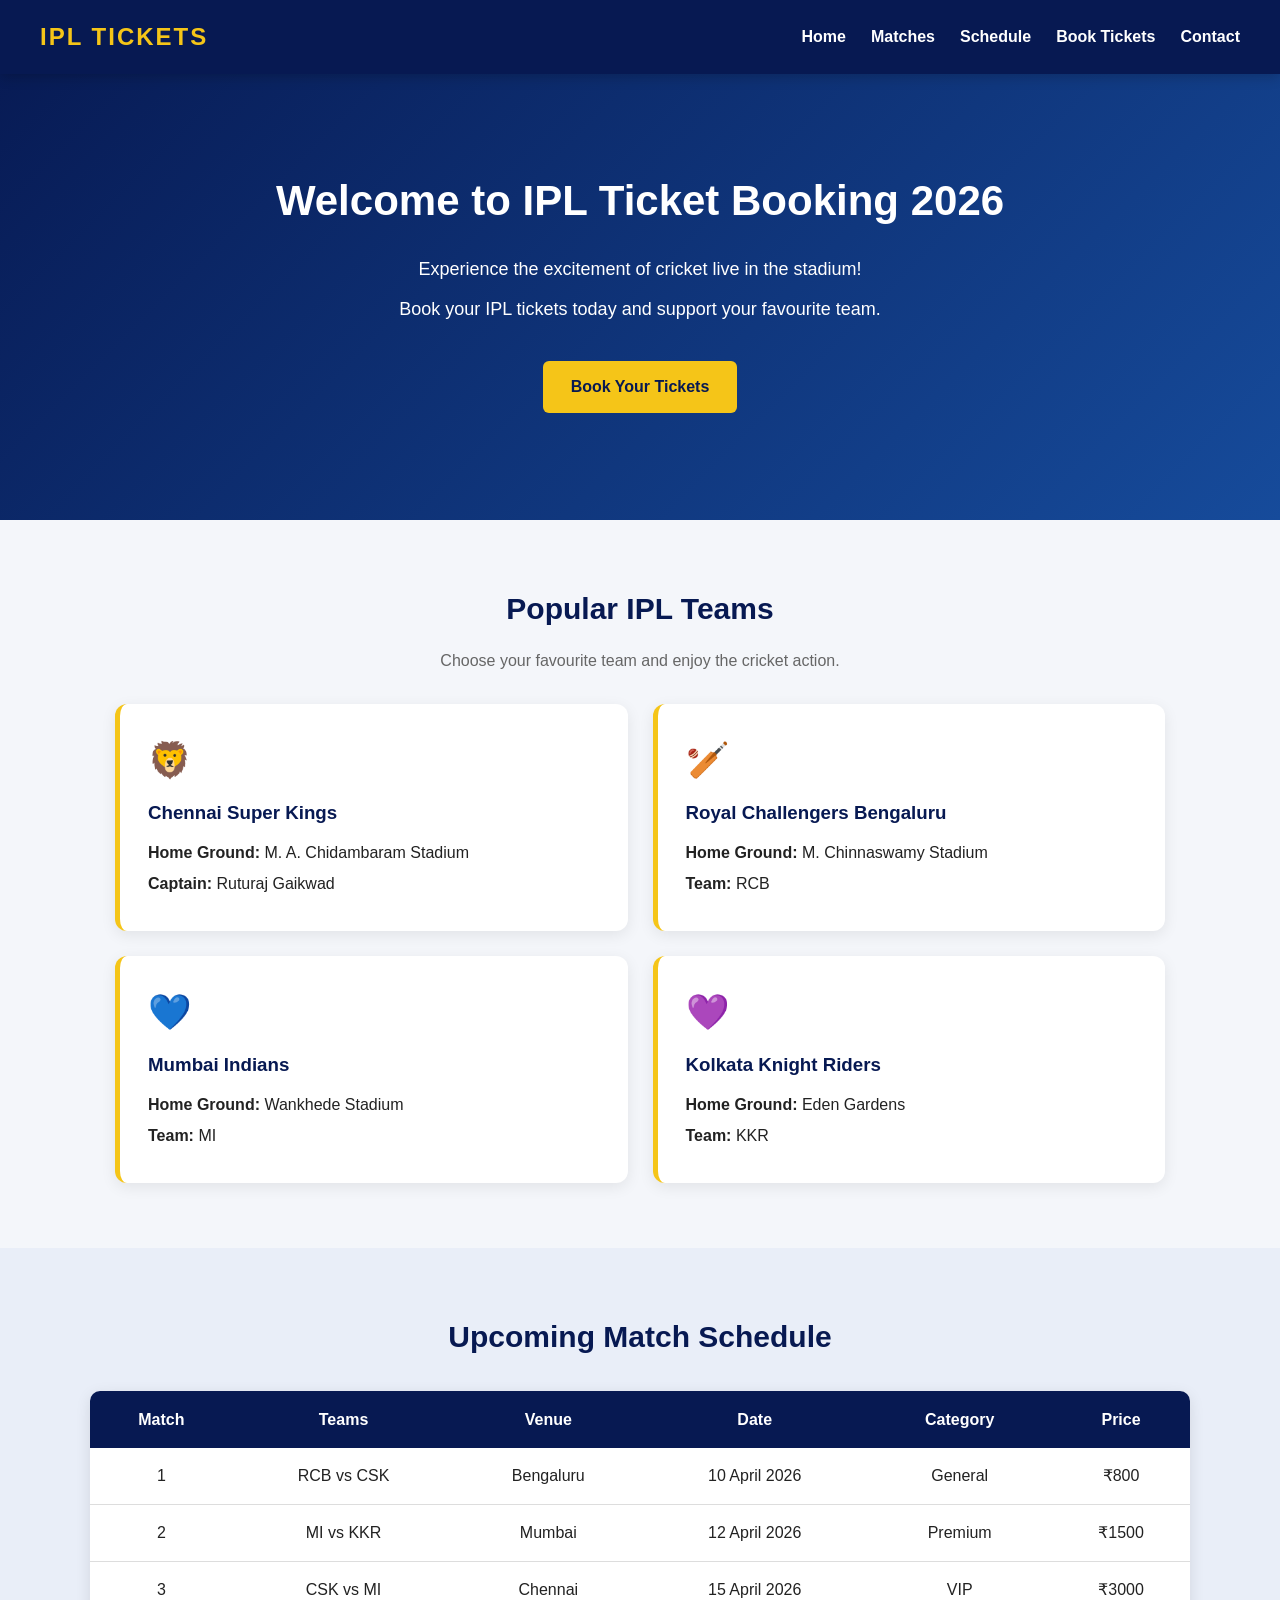
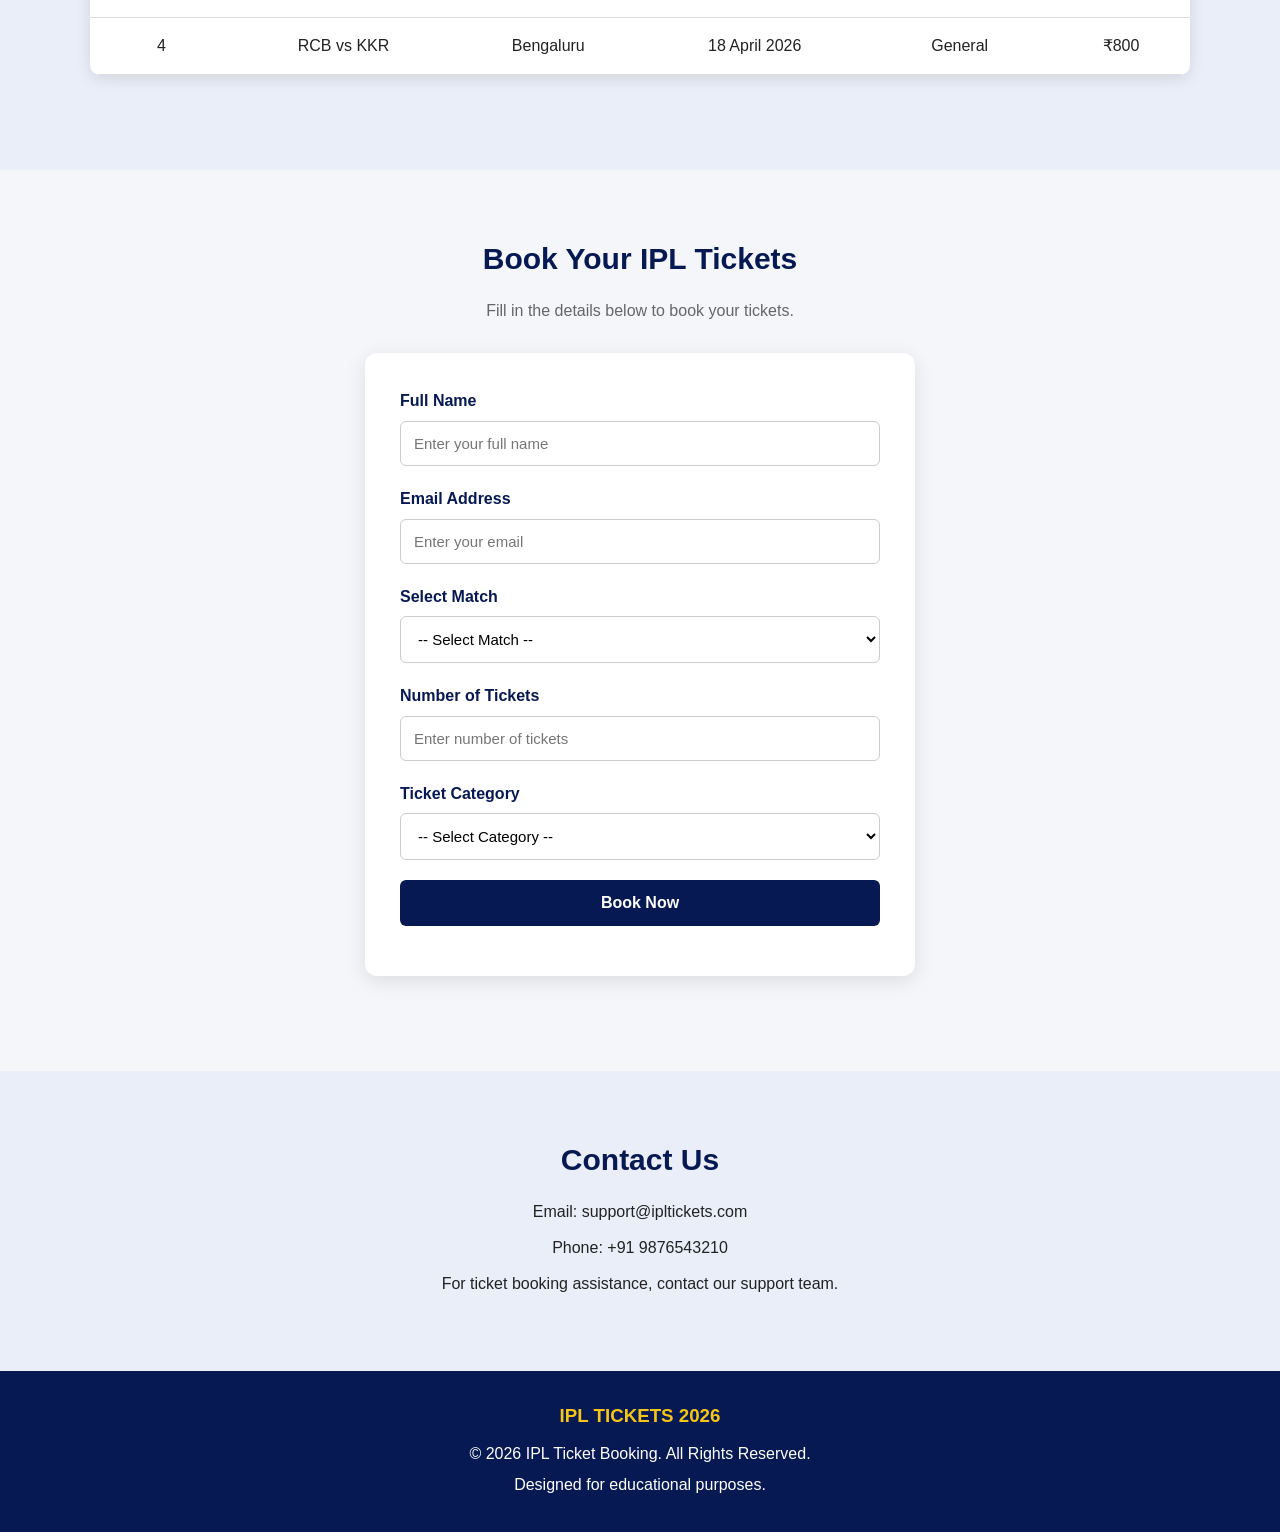
==== index.html @ bbcc779c "Completed Activity 2 CSS Styling" ====
<!DOCTYPE html>
<html lang="en">
<head>
    <meta charset="UTF-8">
    <meta name="viewport" content="width=device-width, initial-scale=1.0">
    <title>IPL Ticket Booking 2026</title>
    <link rel="stylesheet" href="styles.css">
</head>

<body>

    <!-- Navigation Bar -->
    <nav>
        <h2>IPL TICKETS</h2>

        <div class="nav-links">
            <a href="#home">Home</a>
            <a href="#matches">Matches</a>
            <a href="#schedule">Schedule</a>
            <a href="#booking">Book Tickets</a>
            <a href="#contact">Contact</a>
        </div>
    </nav>

    <!-- Hero Section -->
    <section class="hero" id="home">
        <div class="hero-content">
            <h1>Welcome to IPL Ticket Booking 2026</h1>
            <p>Experience the excitement of cricket live in the stadium!</p>
            <p>Book your IPL tickets today and support your favourite team.</p>
            <a href="#booking" class="btn">Book Your Tickets</a>
        </div>
    </section>

    <!-- Teams Section -->
    <section id="matches">
        <h2>Popular IPL Teams</h2>
        <p class="section-description">Choose your favourite team and enjoy the cricket action.</p>

        <div class="team-container">

            <div class="card">
                <div class="team-icon">🦁</div>
                <h3>Chennai Super Kings</h3>
                <p><strong>Home Ground:</strong> M. A. Chidambaram Stadium</p>
                <p><strong>Captain:</strong> Ruturaj Gaikwad</p>
            </div>

            <div class="card">
                <div class="team-icon">🏏</div>
                <h3>Royal Challengers Bengaluru</h3>
                <p><strong>Home Ground:</strong> M. Chinnaswamy Stadium</p>
                <p><strong>Team:</strong> RCB</p>
            </div>

            <div class="card">
                <div class="team-icon">💙</div>
                <h3>Mumbai Indians</h3>
                <p><strong>Home Ground:</strong> Wankhede Stadium</p>
                <p><strong>Team:</strong> MI</p>
            </div>

            <div class="card">
                <div class="team-icon">💜</div>
                <h3>Kolkata Knight Riders</h3>
                <p><strong>Home Ground:</strong> Eden Gardens</p>
                <p><strong>Team:</strong> KKR</p>
            </div>

        </div>
    </section>

    <!-- Match Schedule -->
    <section id="schedule" class="schedule-section">
        <h2>Upcoming Match Schedule</h2>

        <div class="table-wrapper">
            <table>
                <thead>
                    <tr>
                        <th>Match</th>
                        <th>Teams</th>
                        <th>Venue</th>
                        <th>Date</th>
                        <th>Category</th>
                        <th>Price</th>
                    </tr>
                </thead>

                <tbody>
                    <tr>
                        <td>1</td>
                        <td>RCB vs CSK</td>
                        <td>Bengaluru</td>
                        <td>10 April 2026</td>
                        <td>General</td>
                        <td>₹800</td>
                    </tr>

                    <tr>
                        <td>2</td>
                        <td>MI vs KKR</td>
                        <td>Mumbai</td>
                        <td>12 April 2026</td>
                        <td>Premium</td>
                        <td>₹1500</td>
                    </tr>

                    <tr>
                        <td>3</td>
                        <td>CSK vs MI</td>
                        <td>Chennai</td>
                        <td>15 April 2026</td>
                        <td>VIP</td>
                        <td>₹3000</td>
                    </tr>

                    <tr>
                        <td>4</td>
                        <td>RCB vs KKR</td>
                        <td>Bengaluru</td>
                        <td>18 April 2026</td>
                        <td>General</td>
                        <td>₹800</td>
                    </tr>
                </tbody>
            </table>
        </div>
    </section>

    <!-- Booking Section -->
    <section id="booking">
        <h2>Book Your IPL Tickets</h2>
        <p class="section-description">Fill in the details below to book your tickets.</p>

        <form id="bookingForm">

            <label for="name">Full Name</label>
            <input type="text" id="name" name="name"
                   placeholder="Enter your full name" required>

            <label for="email">Email Address</label>
            <input type="email" id="email" name="email"
                   placeholder="Enter your email" required>

            <label for="match">Select Match</label>
            <select id="match" name="match" required>
                <option value="">-- Select Match --</option>
                <option value="RCB vs CSK">RCB vs CSK</option>
                <option value="MI vs KKR">MI vs KKR</option>
                <option value="CSK vs MI">CSK vs MI</option>
                <option value="RCB vs KKR">RCB vs KKR</option>
            </select>

            <label for="tickets">Number of Tickets</label>
            <input type="number" id="tickets" name="tickets"
                   min="1" max="10" placeholder="Enter number of tickets" required>

            <label for="category">Ticket Category</label>
            <select id="category" name="category" required>
                <option value="">-- Select Category --</option>
                <option value="General">General</option>
                <option value="Premium">Premium</option>
                <option value="VIP">VIP</option>
            </select>

            <button type="submit">Book Now</button>

            <p id="message" aria-live="polite"></p>

        </form>
    </section>

    <!-- Contact Section -->
    <section id="contact" class="contact-section">
        <h2>Contact Us</h2>
        <p>Email: support@ipltickets.com</p>
        <p>Phone: +91 9876543210</p>
        <p>For ticket booking assistance, contact our support team.</p>
    </section>

    <!-- Footer -->
    <footer>
        <h3>IPL TICKETS 2026</h3>
        <p>&copy; 2026 IPL Ticket Booking. All Rights Reserved.</p>
        <p>Designed for educational purposes.</p>
    </footer>

    <script src="app.js"></script>

</body>
</html>
---- styles.css ----
/* CSS VARIABLES */
:root {
    --primary: #071952;
    --secondary: #164b9b;
    --accent: #f5c518;
    --background: #f4f6fa;
    --text: #222222;
    --white: #ffffff;
}

/* GENERAL STYLING */
* {
    margin: 0;
    padding: 0;
    box-sizing: border-box;
}

html {
    scroll-behavior: smooth;
    scroll-padding-top: 85px;
}

body {
    font-family: Arial, sans-serif;
    background-color: var(--background);
    color: var(--text);
    line-height: 1.6;
}

/* NAVIGATION BAR */
nav {
    background-color: var(--primary);
    color: var(--white);
    padding: 18px 40px;
    display: flex;
    justify-content: space-between;
    align-items: center;
    position: fixed;
    top: 0;
    left: 0;
    width: 100%;
    z-index: 1000;
    box-shadow: 0 3px 12px rgba(0,0,0,0.2);
}

nav h2 {
    color: var(--accent);
    letter-spacing: 2px;
}

.nav-links {
    display: flex;
    gap: 25px;
}

.nav-links a {
    color: var(--white);
    text-decoration: none;
    font-weight: bold;
    transition: 0.3s;
}

.nav-links a:hover {
    color: var(--accent);
}

/* HERO SECTION */
.hero {
    min-height: 520px;
    background: linear-gradient(135deg, #071952, #164b9b);
    color: var(--white);
    display: flex;
    align-items: center;
    justify-content: center;
    text-align: center;
    padding: 140px 20px 80px;
}

.hero-content {
    max-width: 850px;
}

.hero h1 {
    font-size: 42px;
    margin-bottom: 20px;
}

.hero p {
    font-size: 18px;
    margin-bottom: 12px;
}

.btn {
    display: inline-block;
    background-color: var(--accent);
    color: var(--primary);
    padding: 13px 28px;
    margin-top: 25px;
    border-radius: 6px;
    text-decoration: none;
    font-weight: bold;
    transition: 0.3s;
}

.btn:hover {
    background-color: #e0aa00;
    transform: translateY(-3px);
}

/* COMMON SECTIONS */
section {
    padding: 65px 40px;
}

section h2 {
    color: var(--primary);
    font-size: 30px;
    text-align: center;
    margin-bottom: 15px;
}

.section-description {
    text-align: center;
    color: #666666;
    margin-bottom: 30px;
}

/* TEAM CARDS */
.team-container {
    display: grid;
    grid-template-columns: repeat(2, 1fr);
    gap: 25px;
    max-width: 1050px;
    margin: 30px auto 0;
}

.card {
    background-color: var(--white);
    padding: 28px;
    border-radius: 12px;
    border-left: 5px solid var(--accent);
    box-shadow: 0 4px 15px rgba(0,0,0,0.08);
    transition: 0.3s;
}

.card:hover {
    transform: translateY(-6px);
    box-shadow: 0 8px 20px rgba(0,0,0,0.15);
}

.team-icon {
    font-size: 35px;
    margin-bottom: 10px;
}

.card h3 {
    color: var(--primary);
    margin-bottom: 12px;
}

.card p {
    margin: 6px 0;
}

/* MATCH SCHEDULE */
.schedule-section {
    background-color: #e9eef8;
}

.table-wrapper {
    max-width: 1100px;
    margin: 30px auto;
    overflow-x: auto;
    border-radius: 10px;
    box-shadow: 0 4px 15px rgba(0,0,0,0.1);
}

table {
    width: 100%;
    border-collapse: collapse;
    background-color: var(--white);
}

th {
    background-color: var(--primary);
    color: var(--white);
    padding: 16px;
    text-align: center;
}

td {
    padding: 15px;
    text-align: center;
    border-bottom: 1px solid #dddddd;
}

tbody tr:hover {
    background-color: #fff8dc;
}

/* BOOKING FORM */
#booking {
    background-color: var(--background);
}

form {
    background-color: var(--white);
    max-width: 550px;
    margin: 30px auto;
    padding: 35px;
    border-radius: 12px;
    box-shadow: 0 5px 20px rgba(0,0,0,0.1);
}

label {
    display: block;
    color: var(--primary);
    font-weight: bold;
    margin-bottom: 7px;
}

input,
select {
    width: 100%;
    padding: 13px;
    margin-bottom: 20px;
    border: 1px solid #cccccc;
    border-radius: 6px;
    font-size: 15px;
    background-color: #ffffff;
}

input:focus,
select:focus {
    outline: 2px solid var(--accent);
    border-color: var(--primary);
}

form button {
    width: 100%;
    padding: 14px;
    background-color: var(--primary);
    color: var(--white);
    border: none;
    border-radius: 6px;
    font-size: 16px;
    font-weight: bold;
    cursor: pointer;
    transition: 0.3s;
}

form button:hover {
    background-color: var(--secondary);
    color: var(--accent);
}

/* BOOKING MESSAGE */
#message {
    margin-top: 15px;
    text-align: center;
    font-weight: bold;
    color: #16803c;
}

/* CONTACT SECTION */
.contact-section {
    background-color: #e9eef8;
    text-align: center;
}

.contact-section p {
    margin: 10px 0;
}

/* FOOTER */
footer {
    background-color: var(--primary);
    color: var(--white);
    text-align: center;
    padding: 30px 15px;
}

footer h3 {
    color: var(--accent);
    margin-bottom: 10px;
}

footer p {
    margin: 5px 0;
}

/* RESPONSIVE DESIGN */
@media (max-width: 768px) {

    nav {
        flex-direction: column;
        gap: 12px;
        padding: 15px;
    }

    .nav-links {
        flex-wrap: wrap;
        justify-content: center;
        gap: 12px;
    }

    .hero h1 {
        font-size: 30px;
    }

    .team-container {
        grid-template-columns: 1fr;
    }

    section {
        padding: 45px 15px;
    }

    form {
        padding: 22px;
    }

    table {
        min-width: 650px;
    }
}

@media (max-width: 400px) {
    .hero h1 {
        font-size: 25px;
    }

    nav h2 {
        font-size: 20px;
    }

    .nav-links {
        gap: 9px;
        font-size: 13px;
    }
}
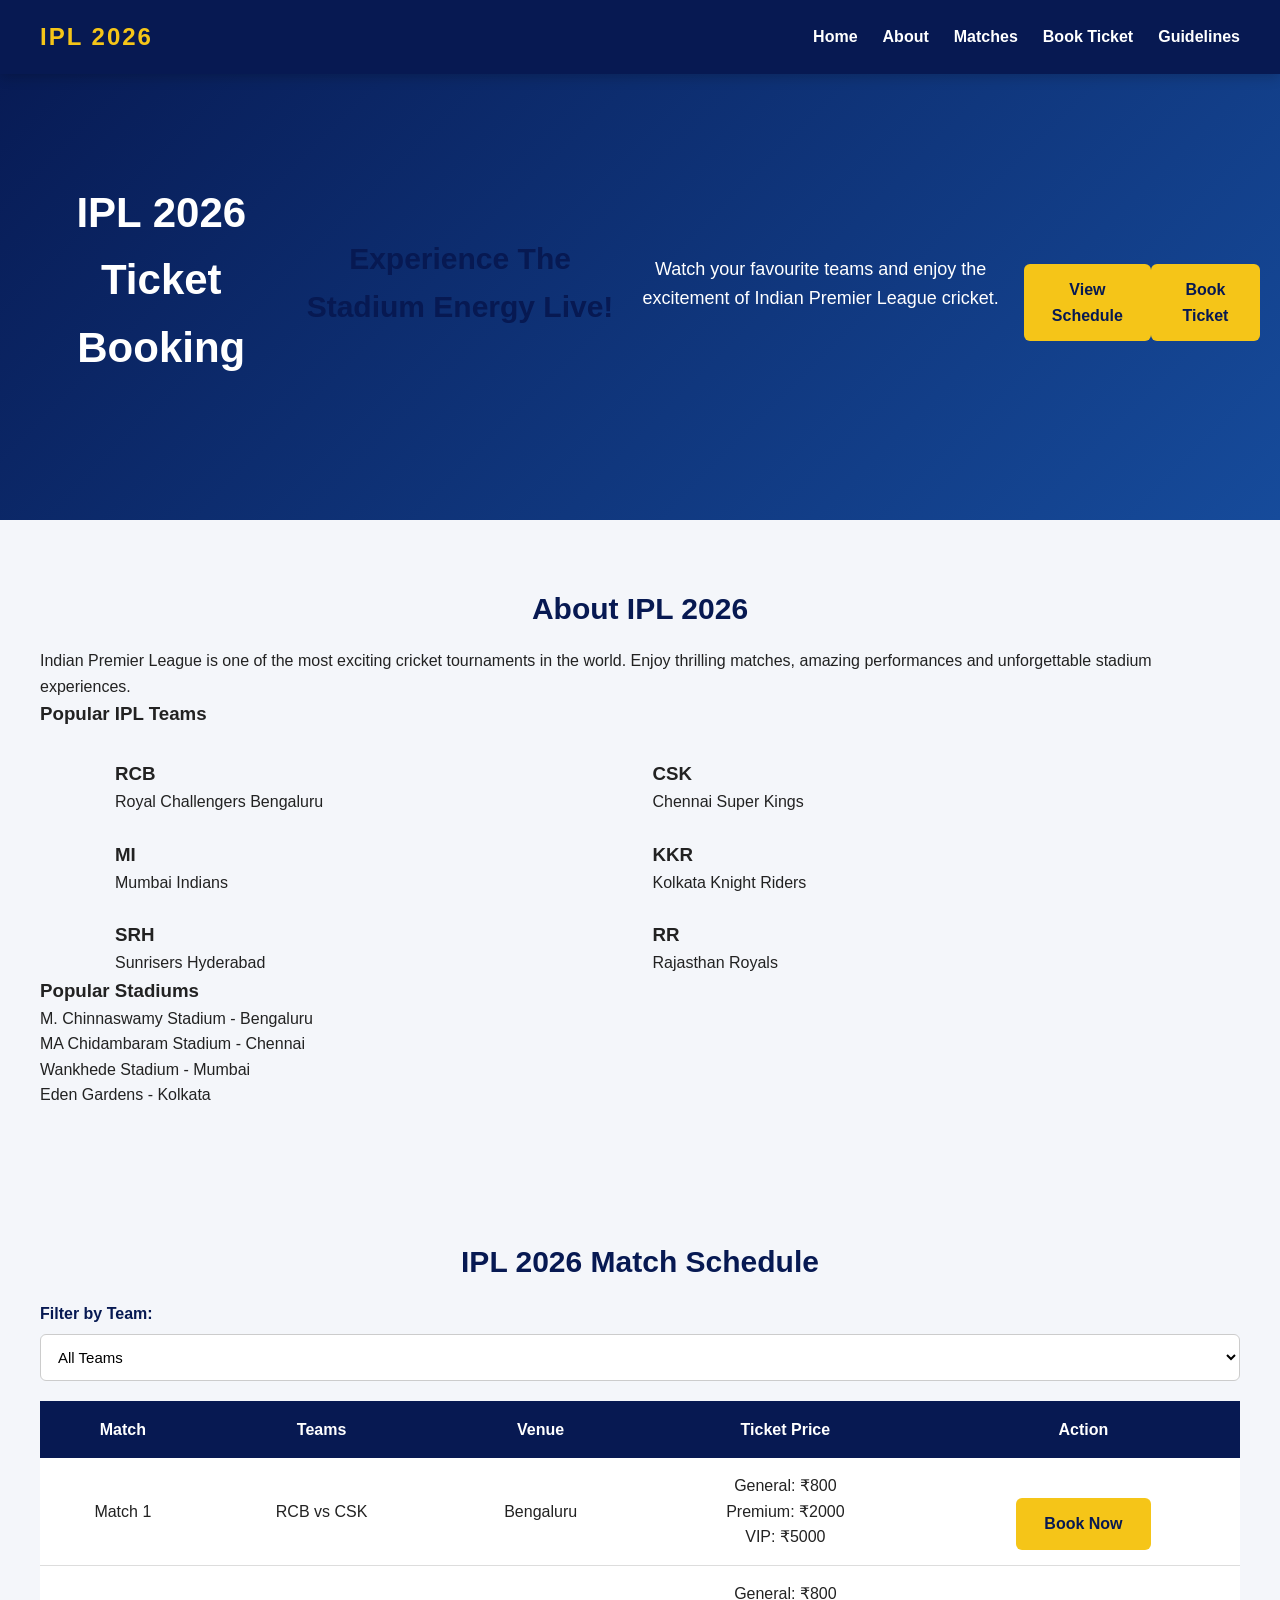
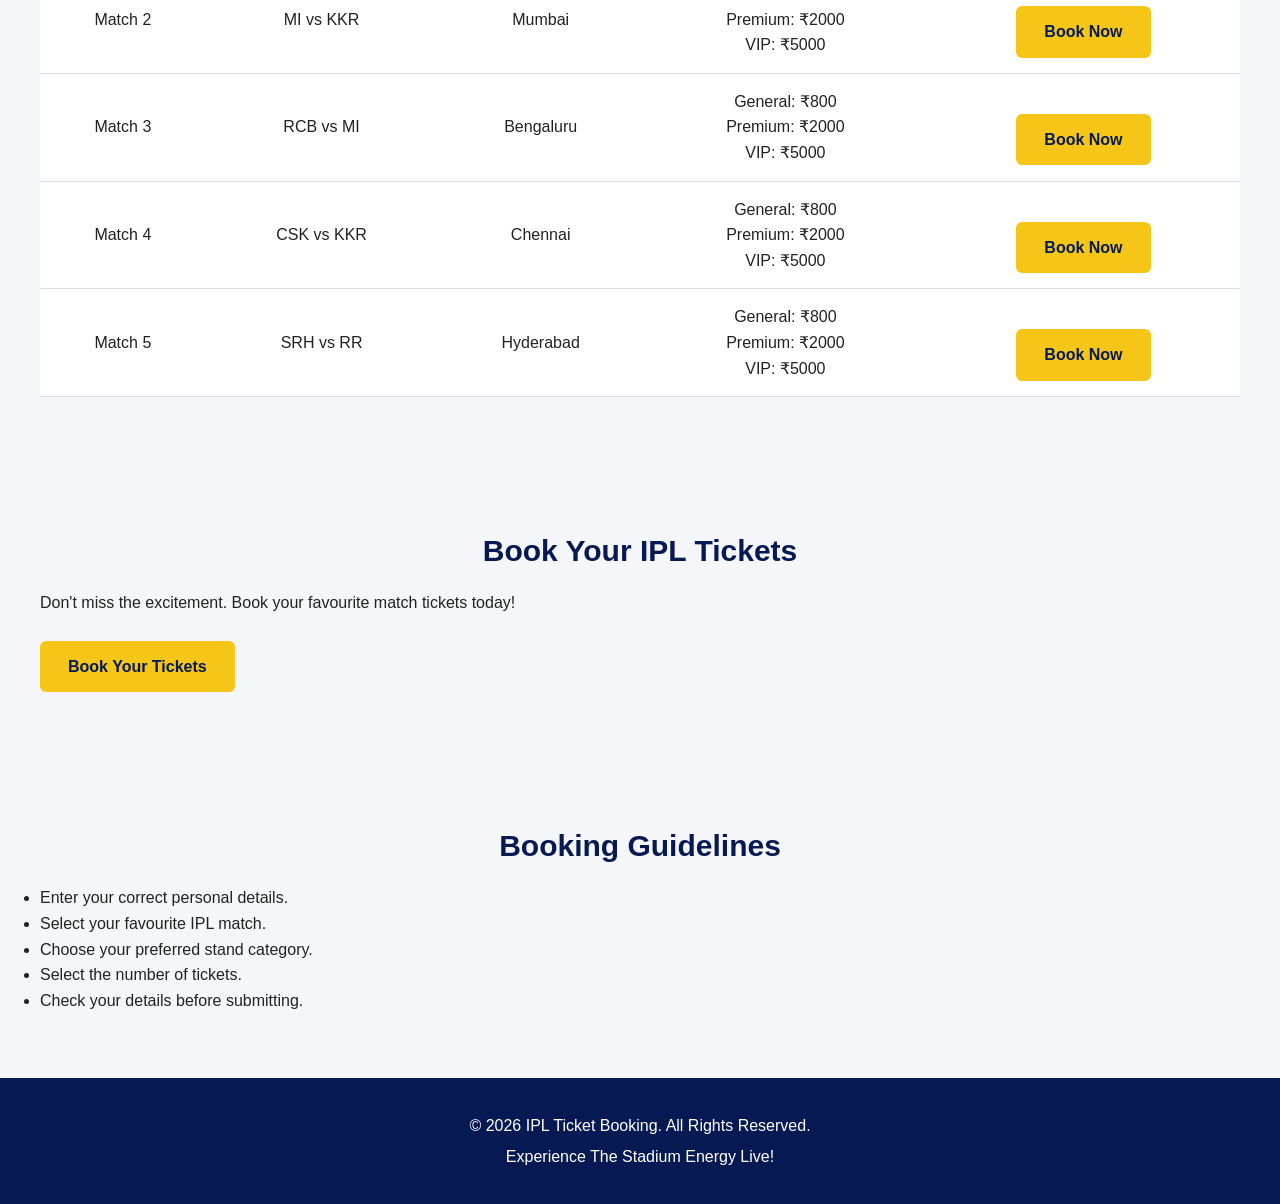
==== commit e7ad23c8: "Activity 3: Update IPL homepage and booking form" ====
--- a/index.html
+++ b/index.html
@@ -4,190 +4,299 @@
 <head>
     <meta charset="UTF-8">
     <meta name="viewport" content="width=device-width, initial-scale=1.0">
-    <title>IPL Ticket Booking 2026</title>
+    <title>IPL 2026 - Ticket Booking</title>
     <link rel="stylesheet" href="styles.css">
 </head>
-
 <body>
 
     <!-- Navigation Bar -->
-    <nav>
-        <h2>IPL TICKETS</h2>
-
-        <div class="nav-links">
-            <a href="#home">Home</a>
-            <a href="#matches">Matches</a>
-            <a href="#schedule">Schedule</a>
-            <a href="#booking">Book Tickets</a>
-            <a href="#contact">Contact</a>
-        </div>
-    </nav>
+    <header>
+        <nav>
+            <h2>IPL 2026</h2>
+
+            <div class="nav-links">
+                <a href="#home">Home</a>
+                <a href="#about">About</a>
+                <a href="#matches">Matches</a>
+                <a href="booking.html">Book Ticket</a>
+                <a href="#guidelines">Guidelines</a>
+            </div>
+        </nav>
+    </header>
 
     <!-- Hero Section -->
     <section class="hero" id="home">
-        <div class="hero-content">
-            <h1>Welcome to IPL Ticket Booking 2026</h1>
-            <p>Experience the excitement of cricket live in the stadium!</p>
-            <p>Book your IPL tickets today and support your favourite team.</p>
-            <a href="#booking" class="btn">Book Your Tickets</a>
+        <h1>IPL 2026 Ticket Booking</h1>
+
+        <h2>Experience The Stadium Energy Live!</h2>
+
+        <p>
+            Watch your favourite teams and enjoy the excitement
+            of Indian Premier League cricket.
+        </p>
+
+        <a href="#matches" class="btn">View Schedule</a>
+
+        <a href="booking.html" class="btn">Book Ticket</a>
+    </section>
+
+    <!-- About Section -->
+    <section class="about" id="about">
+        <h2>About IPL 2026</h2>
+
+        <p>
+            Indian Premier League is one of the most exciting
+            cricket tournaments in the world. Enjoy thrilling
+            matches, amazing performances and unforgettable
+            stadium experiences.
+        </p>
+
+        <h3>Popular IPL Teams</h3>
+
+        <div class="team-container">
+
+            <div class="team-card">
+                <h3>RCB</h3>
+                <p>Royal Challengers Bengaluru</p>
+            </div>
+
+            <div class="team-card">
+                <h3>CSK</h3>
+                <p>Chennai Super Kings</p>
+            </div>
+
+            <div class="team-card">
+                <h3>MI</h3>
+                <p>Mumbai Indians</p>
+            </div>
+
+            <div class="team-card">
+                <h3>KKR</h3>
+                <p>Kolkata Knight Riders</p>
+            </div>
+
+            <div class="team-card">
+                <h3>SRH</h3>
+                <p>Sunrisers Hyderabad</p>
+            </div>
+
+            <div class="team-card">
+                <h3>RR</h3>
+                <p>Rajasthan Royals</p>
+            </div>
+
         </div>
-    </section>
-
-    <!-- Teams Section -->
-    <section id="matches">
-        <h2>Popular IPL Teams</h2>
-        <p class="section-description">Choose your favourite team and enjoy the cricket action.</p>
-
-        <div class="team-container">
-
-            <div class="card">
-                <div class="team-icon">🦁</div>
-                <h3>Chennai Super Kings</h3>
-                <p><strong>Home Ground:</strong> M. A. Chidambaram Stadium</p>
-                <p><strong>Captain:</strong> Ruturaj Gaikwad</p>
-            </div>
-
-            <div class="card">
-                <div class="team-icon">🏏</div>
-                <h3>Royal Challengers Bengaluru</h3>
-                <p><strong>Home Ground:</strong> M. Chinnaswamy Stadium</p>
-                <p><strong>Team:</strong> RCB</p>
-            </div>
-
-            <div class="card">
-                <div class="team-icon">💙</div>
-                <h3>Mumbai Indians</h3>
-                <p><strong>Home Ground:</strong> Wankhede Stadium</p>
-                <p><strong>Team:</strong> MI</p>
-            </div>
-
-            <div class="card">
-                <div class="team-icon">💜</div>
-                <h3>Kolkata Knight Riders</h3>
-                <p><strong>Home Ground:</strong> Eden Gardens</p>
-                <p><strong>Team:</strong> KKR</p>
-            </div>
-
-        </div>
+
+        <h3>Popular Stadiums</h3>
+
+        <p>
+            M. Chinnaswamy Stadium - Bengaluru
+            <br>
+            MA Chidambaram Stadium - Chennai
+            <br>
+            Wankhede Stadium - Mumbai
+            <br>
+            Eden Gardens - Kolkata
+        </p>
     </section>
 
     <!-- Match Schedule -->
-    <section id="schedule" class="schedule-section">
-        <h2>Upcoming Match Schedule</h2>
-
-        <div class="table-wrapper">
-            <table>
+    <section class="matches" id="matches">
+
+        <h2>IPL 2026 Match Schedule</h2>
+
+        <label for="teamFilter">Filter by Team:</label>
+
+        <select id="teamFilter">
+            <option value="all">All Teams</option>
+            <option value="RCB">RCB</option>
+            <option value="CSK">CSK</option>
+            <option value="MI">MI</option>
+            <option value="KKR">KKR</option>
+            <option value="SRH">SRH</option>
+            <option value="RR">RR</option>
+        </select>
+
+        <div class="table-container">
+
+            <table id="matchTable">
+
                 <thead>
                     <tr>
                         <th>Match</th>
                         <th>Teams</th>
                         <th>Venue</th>
-                        <th>Date</th>
-                        <th>Category</th>
-                        <th>Price</th>
+                        <th>Ticket Price</th>
+                        <th>Action</th>
                     </tr>
                 </thead>
 
                 <tbody>
-                    <tr>
-                        <td>1</td>
+
+                    <tr>
+                        <td>Match 1</td>
                         <td>RCB vs CSK</td>
                         <td>Bengaluru</td>
-                        <td>10 April 2026</td>
-                        <td>General</td>
-                        <td>₹800</td>
-                    </tr>
-
-                    <tr>
-                        <td>2</td>
+                        <td>
+                            General: ₹800
+                            <br>
+                            Premium: ₹2000
+                            <br>
+                            VIP: ₹5000
+                        </td>
+                        <td>
+                            <a href="booking.html" class="btn">
+                                Book Now
+                            </a>
+                        </td>
+                    </tr>
+
+                    <tr>
+                        <td>Match 2</td>
                         <td>MI vs KKR</td>
                         <td>Mumbai</td>
-                        <td>12 April 2026</td>
-                        <td>Premium</td>
-                        <td>₹1500</td>
-                    </tr>
-
-                    <tr>
-                        <td>3</td>
-                        <td>CSK vs MI</td>
+                        <td>
+                            General: ₹800
+                            <br>
+                            Premium: ₹2000
+                            <br>
+                            VIP: ₹5000
+                        </td>
+                        <td>
+                            <a href="booking.html" class="btn">
+                                Book Now
+                            </a>
+                        </td>
+                    </tr>
+
+                    <tr>
+                        <td>Match 3</td>
+                        <td>RCB vs MI</td>
+                        <td>Bengaluru</td>
+                        <td>
+                            General: ₹800
+                            <br>
+                            Premium: ₹2000
+                            <br>
+                            VIP: ₹5000
+                        </td>
+                        <td>
+                            <a href="booking.html" class="btn">
+                                Book Now
+                            </a>
+                        </td>
+                    </tr>
+
+                    <tr>
+                        <td>Match 4</td>
+                        <td>CSK vs KKR</td>
                         <td>Chennai</td>
-                        <td>15 April 2026</td>
-                        <td>VIP</td>
-                        <td>₹3000</td>
-                    </tr>
-
-                    <tr>
-                        <td>4</td>
-                        <td>RCB vs KKR</td>
-                        <td>Bengaluru</td>
-                        <td>18 April 2026</td>
-                        <td>General</td>
-                        <td>₹800</td>
-                    </tr>
+                        <td>
+                            General: ₹800
+                            <br>
+                            Premium: ₹2000
+                            <br>
+                            VIP: ₹5000
+                        </td>
+                        <td>
+                            <a href="booking.html" class="btn">
+                                Book Now
+                            </a>
+                        </td>
+                    </tr>
+
+                    <tr>
+                        <td>Match 5</td>
+                        <td>SRH vs RR</td>
+                        <td>Hyderabad</td>
+                        <td>
+                            General: ₹800
+                            <br>
+                            Premium: ₹2000
+                            <br>
+                            VIP: ₹5000
+                        </td>
+                        <td>
+                            <a href="booking.html" class="btn">
+                                Book Now
+                            </a>
+                        </td>
+                    </tr>
+
                 </tbody>
+
             </table>
+
         </div>
+
     </section>
 
     <!-- Booking Section -->
-    <section id="booking">
+    <section class="booking" id="booking">
+
         <h2>Book Your IPL Tickets</h2>
-        <p class="section-description">Fill in the details below to book your tickets.</p>
-
-        <form id="bookingForm">
-
-            <label for="name">Full Name</label>
-            <input type="text" id="name" name="name"
-                   placeholder="Enter your full name" required>
-
-            <label for="email">Email Address</label>
-            <input type="email" id="email" name="email"
-                   placeholder="Enter your email" required>
-
-            <label for="match">Select Match</label>
-            <select id="match" name="match" required>
-                <option value="">-- Select Match --</option>
-                <option value="RCB vs CSK">RCB vs CSK</option>
-                <option value="MI vs KKR">MI vs KKR</option>
-                <option value="CSK vs MI">CSK vs MI</option>
-                <option value="RCB vs KKR">RCB vs KKR</option>
-            </select>
-
-            <label for="tickets">Number of Tickets</label>
-            <input type="number" id="tickets" name="tickets"
-                   min="1" max="10" placeholder="Enter number of tickets" required>
-
-            <label for="category">Ticket Category</label>
-            <select id="category" name="category" required>
-                <option value="">-- Select Category --</option>
-                <option value="General">General</option>
-                <option value="Premium">Premium</option>
-                <option value="VIP">VIP</option>
-            </select>
-
-            <button type="submit">Book Now</button>
-
-            <p id="message" aria-live="polite"></p>
-
-        </form>
-    </section>
-
-    <!-- Contact Section -->
-    <section id="contact" class="contact-section">
-        <h2>Contact Us</h2>
-        <p>Email: support@ipltickets.com</p>
-        <p>Phone: +91 9876543210</p>
-        <p>For ticket booking assistance, contact our support team.</p>
+
+        <p>
+            Don't miss the excitement. Book your favourite
+            match tickets today!
+        </p>
+
+        <a href="booking.html" class="btn">
+            Book Your Tickets
+        </a>
+
+    </section>
+
+    <!-- Guidelines Section -->
+    <section class="guidelines" id="guidelines">
+
+        <h2>Booking Guidelines</h2>
+
+        <ul>
+            <li>Enter your correct personal details.</li>
+            <li>Select your favourite IPL match.</li>
+            <li>Choose your preferred stand category.</li>
+            <li>Select the number of tickets.</li>
+            <li>Check your details before submitting.</li>
+        </ul>
+
     </section>
 
     <!-- Footer -->
     <footer>
-        <h3>IPL TICKETS 2026</h3>
-        <p>&copy; 2026 IPL Ticket Booking. All Rights Reserved.</p>
-        <p>Designed for educational purposes.</p>
+        <p>© 2026 IPL Ticket Booking. All Rights Reserved.</p>
+        <p>Experience The Stadium Energy Live!</p>
     </footer>
 
-    <script src="app.js"></script>
+    <!-- Team Filter JavaScript -->
+    <script>
+        const teamFilter = document.getElementById("teamFilter");
+
+        teamFilter.addEventListener("change", function () {
+
+            const selectedTeam = this.value;
+
+            const rows = document.querySelectorAll(
+                "#matchTable tbody tr"
+            );
+
+            rows.forEach(function (row) {
+
+                const teams = row.cells[1].textContent;
+
+                if (
+                    selectedTeam === "all" ||
+                    teams.includes(selectedTeam)
+                ) {
+                    row.style.display = "";
+                } else {
+                    row.style.display = "none";
+                }
+
+            });
+
+        });
+    </script>
 
 </body>
 </html>
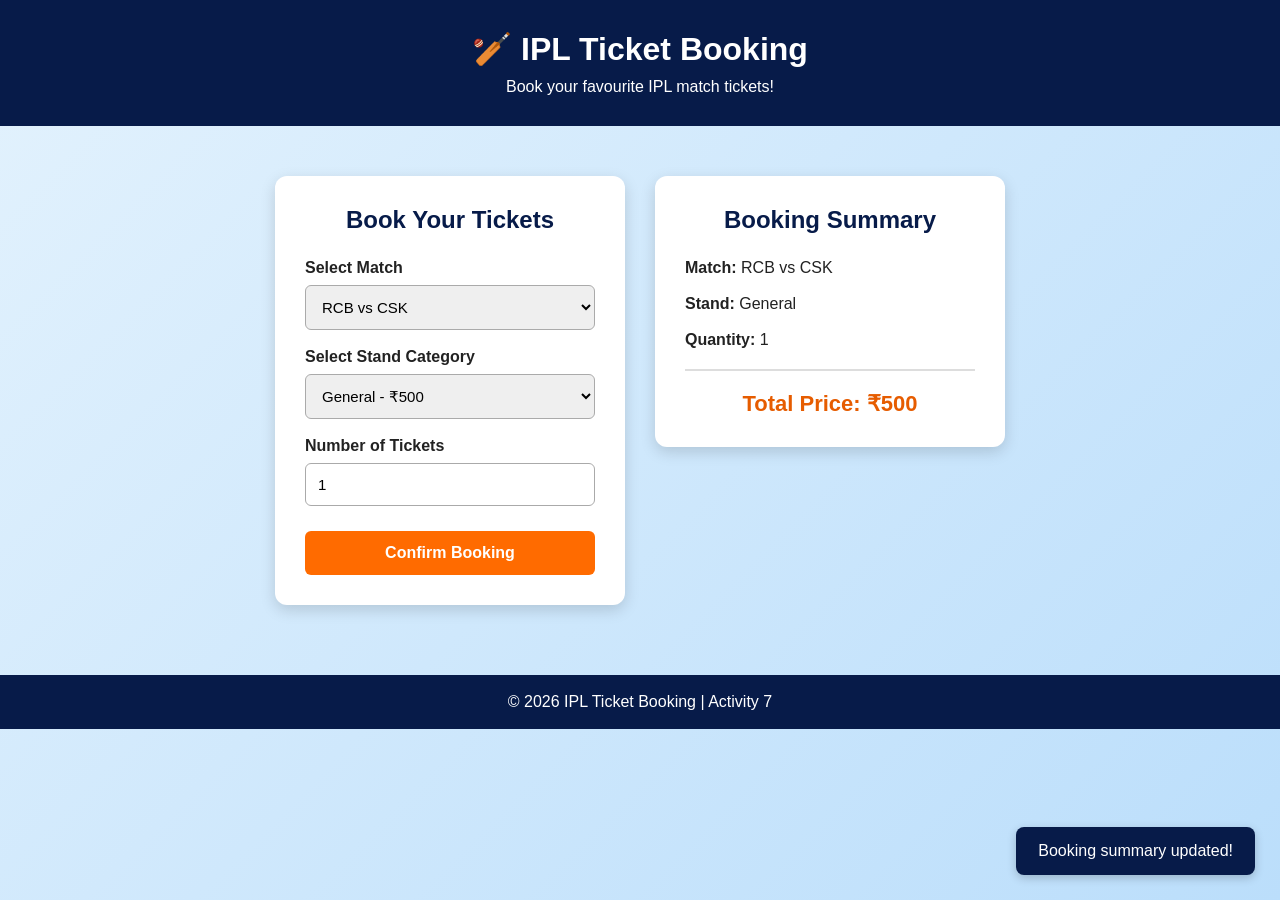
==== commit 16db4be9: "Complete IPL ticket booking Activity 7" ====
--- a/index.html
+++ b/index.html
@@ -4,299 +4,76 @@
 <head>
     <meta charset="UTF-8">
     <meta name="viewport" content="width=device-width, initial-scale=1.0">
-    <title>IPL 2026 - Ticket Booking</title>
-    <link rel="stylesheet" href="styles.css">
+    <title>IPL Ticket Booking</title>
+    <link rel="stylesheet" href="style.css">
 </head>
 <body>
 
-    <!-- Navigation Bar -->
     <header>
-        <nav>
-            <h2>IPL 2026</h2>
-
-            <div class="nav-links">
-                <a href="#home">Home</a>
-                <a href="#about">About</a>
-                <a href="#matches">Matches</a>
-                <a href="booking.html">Book Ticket</a>
-                <a href="#guidelines">Guidelines</a>
-            </div>
-        </nav>
+        <h1>🏏 IPL Ticket Booking</h1>
+        <p>Book your favourite IPL match tickets!</p>
     </header>
 
-    <!-- Hero Section -->
-    <section class="hero" id="home">
-        <h1>IPL 2026 Ticket Booking</h1>
+    <main class="container">
 
-        <h2>Experience The Stadium Energy Live!</h2>
+        <section class="booking-card">
+            <h2>Book Your Tickets</h2>
 
-        <p>
-            Watch your favourite teams and enjoy the excitement
-            of Indian Premier League cricket.
-        </p>
+            <label for="match">Select Match</label>
+            <select id="match">
+                <option value="RCB vs CSK">RCB vs CSK</option>
+                <option value="MI vs KKR">MI vs KKR</option>
+                <option value="SRH vs RR">SRH vs RR</option>
+                <option value="GT vs PBKS">GT vs PBKS</option>
+            </select>
 
-        <a href="#matches" class="btn">View Schedule</a>
+            <label for="stand">Select Stand Category</label>
+            <select id="stand">
+                <option value="500">General - ₹500</option>
+                <option value="1000">Premium - ₹1000</option>
+                <option value="2000">VIP - ₹2000</option>
+            </select>
 
-        <a href="booking.html" class="btn">Book Ticket</a>
-    </section>
+            <label for="quantity">Number of Tickets</label>
+            <input
+                type="number"
+                id="quantity"
+                min="1"
+                max="10"
+                value="1"
+            >
 
-    <!-- About Section -->
-    <section class="about" id="about">
-        <h2>About IPL 2026</h2>
+            <button type="button" id="bookBtn">Confirm Booking</button>
+        </section>
 
-        <p>
-            Indian Premier League is one of the most exciting
-            cricket tournaments in the world. Enjoy thrilling
-            matches, amazing performances and unforgettable
-            stadium experiences.
-        </p>
+        <section class="summary-card">
+            <h2>Booking Summary</h2>
 
-        <h3>Popular IPL Teams</h3>
+            <p><strong>Match:</strong>
+                <span id="summaryMatch">RCB vs CSK</span>
+            </p>
 
-        <div class="team-container">
+            <p><strong>Stand:</strong>
+                <span id="summaryStand">General</span>
+            </p>
 
-            <div class="team-card">
-                <h3>RCB</h3>
-                <p>Royal Challengers Bengaluru</p>
-            </div>
+            <p><strong>Quantity:</strong>
+                <span id="summaryQuantity">1</span>
+            </p>
 
-            <div class="team-card">
-                <h3>CSK</h3>
-                <p>Chennai Super Kings</p>
-            </div>
+            <hr>
 
-            <div class="team-card">
-                <h3>MI</h3>
-                <p>Mumbai Indians</p>
-            </div>
+            <h3>Total Price: ₹<span id="totalPrice">500</span></h3>
+        </section>
 
-            <div class="team-card">
-                <h3>KKR</h3>
-                <p>Kolkata Knight Riders</p>
-            </div>
+    </main>
 
-            <div class="team-card">
-                <h3>SRH</h3>
-                <p>Sunrisers Hyderabad</p>
-            </div>
+    <div id="toast" class="toast" role="status" aria-live="polite"></div>
 
-            <div class="team-card">
-                <h3>RR</h3>
-                <p>Rajasthan Royals</p>
-            </div>
-
-        </div>
-
-        <h3>Popular Stadiums</h3>
-
-        <p>
-            M. Chinnaswamy Stadium - Bengaluru
-            <br>
-            MA Chidambaram Stadium - Chennai
-            <br>
-            Wankhede Stadium - Mumbai
-            <br>
-            Eden Gardens - Kolkata
-        </p>
-    </section>
-
-    <!-- Match Schedule -->
-    <section class="matches" id="matches">
-
-        <h2>IPL 2026 Match Schedule</h2>
-
-        <label for="teamFilter">Filter by Team:</label>
-
-        <select id="teamFilter">
-            <option value="all">All Teams</option>
-            <option value="RCB">RCB</option>
-            <option value="CSK">CSK</option>
-            <option value="MI">MI</option>
-            <option value="KKR">KKR</option>
-            <option value="SRH">SRH</option>
-            <option value="RR">RR</option>
-        </select>
-
-        <div class="table-container">
-
-            <table id="matchTable">
-
-                <thead>
-                    <tr>
-                        <th>Match</th>
-                        <th>Teams</th>
-                        <th>Venue</th>
-                        <th>Ticket Price</th>
-                        <th>Action</th>
-                    </tr>
-                </thead>
-
-                <tbody>
-
-                    <tr>
-                        <td>Match 1</td>
-                        <td>RCB vs CSK</td>
-                        <td>Bengaluru</td>
-                        <td>
-                            General: ₹800
-                            <br>
-                            Premium: ₹2000
-                            <br>
-                            VIP: ₹5000
-                        </td>
-                        <td>
-                            <a href="booking.html" class="btn">
-                                Book Now
-                            </a>
-                        </td>
-                    </tr>
-
-                    <tr>
-                        <td>Match 2</td>
-                        <td>MI vs KKR</td>
-                        <td>Mumbai</td>
-                        <td>
-                            General: ₹800
-                            <br>
-                            Premium: ₹2000
-                            <br>
-                            VIP: ₹5000
-                        </td>
-                        <td>
-                            <a href="booking.html" class="btn">
-                                Book Now
-                            </a>
-                        </td>
-                    </tr>
-
-                    <tr>
-                        <td>Match 3</td>
-                        <td>RCB vs MI</td>
-                        <td>Bengaluru</td>
-                        <td>
-                            General: ₹800
-                            <br>
-                            Premium: ₹2000
-                            <br>
-                            VIP: ₹5000
-                        </td>
-                        <td>
-                            <a href="booking.html" class="btn">
-                                Book Now
-                            </a>
-                        </td>
-                    </tr>
-
-                    <tr>
-                        <td>Match 4</td>
-                        <td>CSK vs KKR</td>
-                        <td>Chennai</td>
-                        <td>
-                            General: ₹800
-                            <br>
-                            Premium: ₹2000
-                            <br>
-                            VIP: ₹5000
-                        </td>
-                        <td>
-                            <a href="booking.html" class="btn">
-                                Book Now
-                            </a>
-                        </td>
-                    </tr>
-
-                    <tr>
-                        <td>Match 5</td>
-                        <td>SRH vs RR</td>
-                        <td>Hyderabad</td>
-                        <td>
-                            General: ₹800
-                            <br>
-                            Premium: ₹2000
-                            <br>
-                            VIP: ₹5000
-                        </td>
-                        <td>
-                            <a href="booking.html" class="btn">
-                                Book Now
-                            </a>
-                        </td>
-                    </tr>
-
-                </tbody>
-
-            </table>
-
-        </div>
-
-    </section>
-
-    <!-- Booking Section -->
-    <section class="booking" id="booking">
-
-        <h2>Book Your IPL Tickets</h2>
-
-        <p>
-            Don't miss the excitement. Book your favourite
-            match tickets today!
-        </p>
-
-        <a href="booking.html" class="btn">
-            Book Your Tickets
-        </a>
-
-    </section>
-
-    <!-- Guidelines Section -->
-    <section class="guidelines" id="guidelines">
-
-        <h2>Booking Guidelines</h2>
-
-        <ul>
-            <li>Enter your correct personal details.</li>
-            <li>Select your favourite IPL match.</li>
-            <li>Choose your preferred stand category.</li>
-            <li>Select the number of tickets.</li>
-            <li>Check your details before submitting.</li>
-        </ul>
-
-    </section>
-
-    <!-- Footer -->
     <footer>
-        <p>© 2026 IPL Ticket Booking. All Rights Reserved.</p>
-        <p>Experience The Stadium Energy Live!</p>
+        <p>© 2026 IPL Ticket Booking | Activity 7</p>
     </footer>
 
-    <!-- Team Filter JavaScript -->
-    <script>
-        const teamFilter = document.getElementById("teamFilter");
-
-        teamFilter.addEventListener("change", function () {
-
-            const selectedTeam = this.value;
-
-            const rows = document.querySelectorAll(
-                "#matchTable tbody tr"
-            );
-
-            rows.forEach(function (row) {
-
-                const teams = row.cells[1].textContent;
-
-                if (
-                    selectedTeam === "all" ||
-                    teams.includes(selectedTeam)
-                ) {
-                    row.style.display = "";
-                } else {
-                    row.style.display = "none";
-                }
-
-            });
-
-        });
-    </script>
-
+    <script src="app.js"></script>
 </body>
 </html>
--- a/style.css
+++ b/style.css
@@ -0,0 +1,130 @@
+
+* {
+    margin: 0;
+    padding: 0;
+    box-sizing: border-box;
+}
+
+body {
+    font-family: Arial, sans-serif;
+    background: linear-gradient(135deg, #e3f2fd, #bbdefb);
+    min-height: 100vh;
+    color: #222;
+}
+
+header {
+    background: #071b49;
+    color: white;
+    text-align: center;
+    padding: 30px 15px;
+}
+
+header h1 {
+    margin-bottom: 10px;
+    font-size: 32px;
+}
+
+.container {
+    display: flex;
+    justify-content: center;
+    align-items: flex-start;
+    flex-wrap: wrap;
+    gap: 30px;
+    padding: 50px 20px;
+}
+
+.booking-card,
+.summary-card {
+    background: white;
+    width: 350px;
+    padding: 30px;
+    border-radius: 12px;
+    box-shadow: 0 5px 15px rgba(0, 0, 0, 0.15);
+}
+
+h2 {
+    color: #071b49;
+    margin-bottom: 25px;
+    text-align: center;
+}
+
+label {
+    display: block;
+    margin-top: 18px;
+    margin-bottom: 8px;
+    font-weight: bold;
+}
+
+select,
+input {
+    width: 100%;
+    padding: 12px;
+    border: 1px solid #aaa;
+    border-radius: 6px;
+    font-size: 15px;
+}
+
+button {
+    width: 100%;
+    margin-top: 25px;
+    padding: 13px;
+    background: #ff6b00;
+    color: white;
+    border: none;
+    border-radius: 6px;
+    font-size: 16px;
+    font-weight: bold;
+    cursor: pointer;
+}
+
+button:hover {
+    background: #e65c00;
+}
+
+.summary-card p {
+    margin: 18px 0;
+    font-size: 16px;
+}
+
+.summary-card h3 {
+    color: #e65c00;
+    margin-top: 20px;
+    text-align: center;
+    font-size: 22px;
+}
+
+hr {
+    margin-top: 20px;
+    border: 1px solid #ddd;
+}
+
+.toast {
+    display: none;
+    position: fixed;
+    bottom: 25px;
+    right: 25px;
+    background: #071b49;
+    color: white;
+    padding: 15px 22px;
+    border-radius: 8px;
+    box-shadow: 0 3px 10px rgba(0, 0, 0, 0.2);
+}
+
+footer {
+    text-align: center;
+    background: #071b49;
+    color: white;
+    padding: 18px;
+    margin-top: 20px;
+}
+
+@media (max-width: 600px) {
+    .container {
+        padding: 25px 15px;
+    }
+
+    .booking-card,
+    .summary-card {
+        width: 100%;
+    }
+}
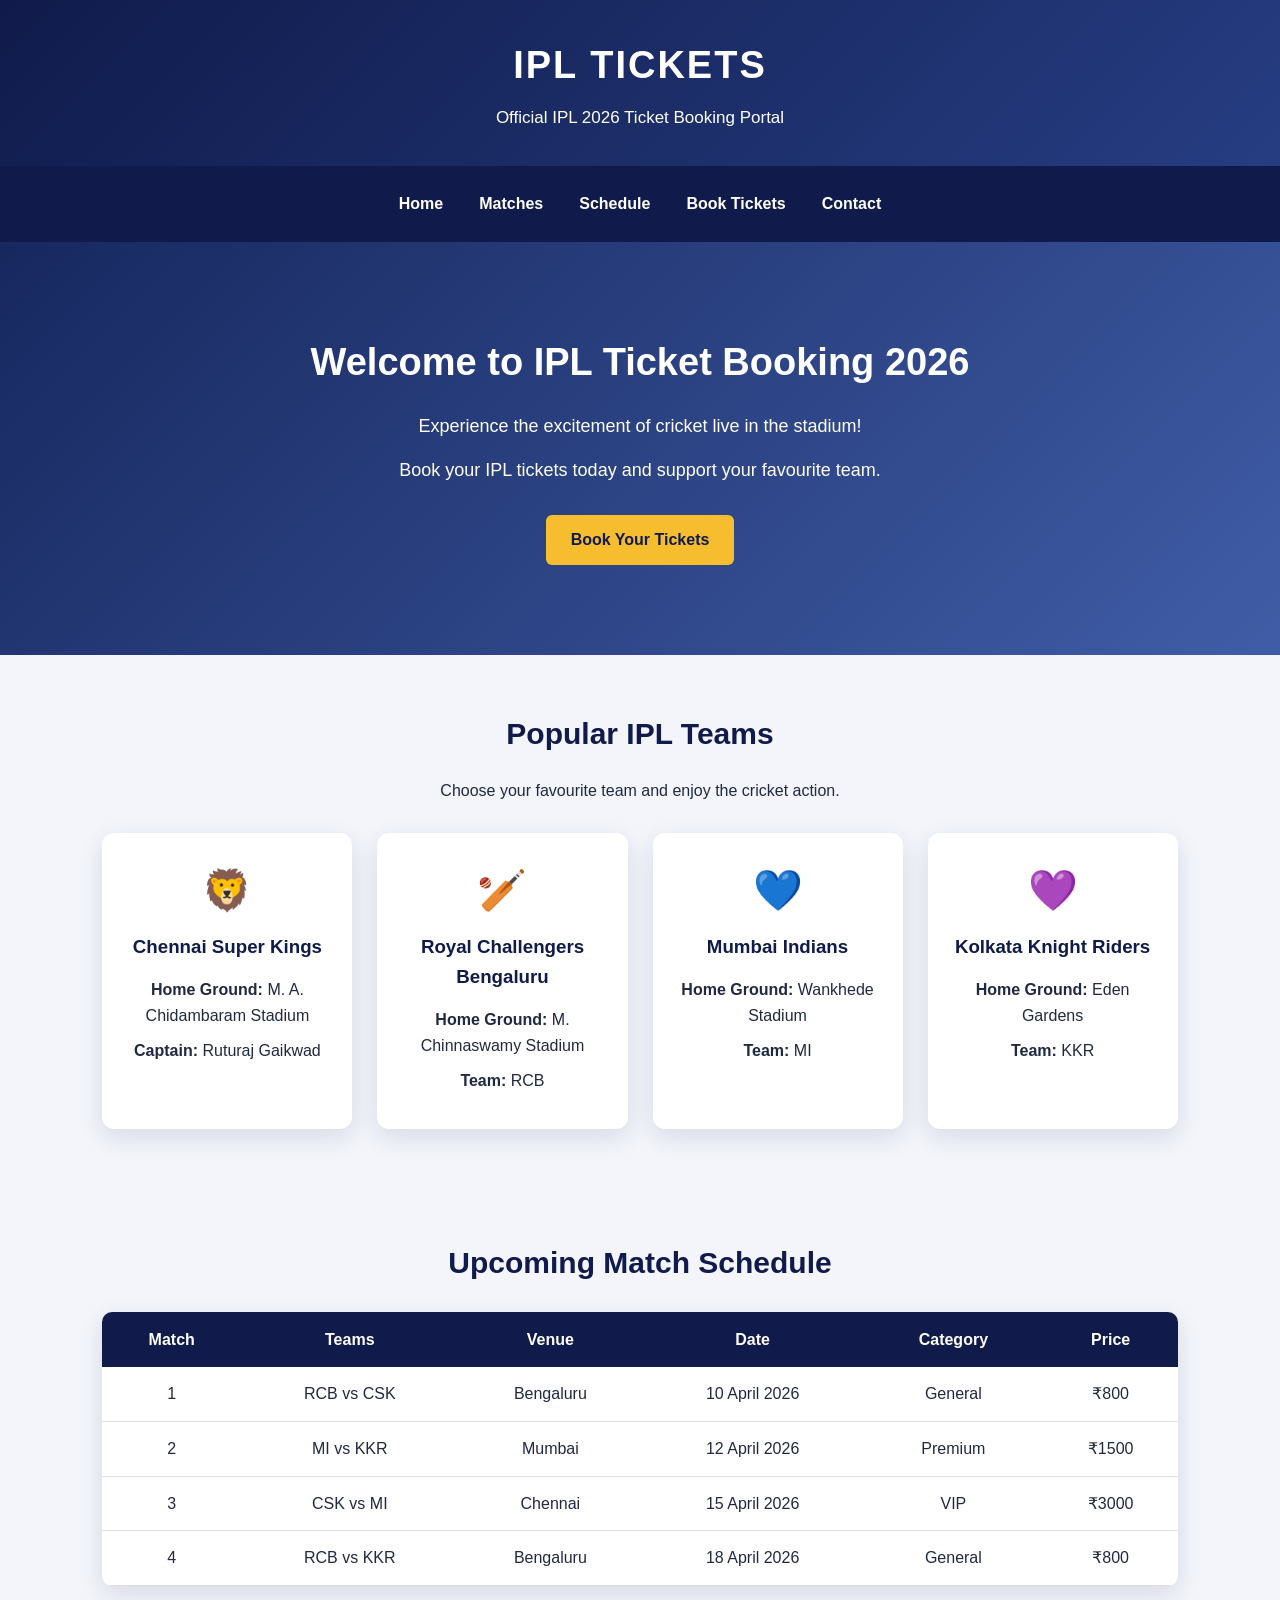
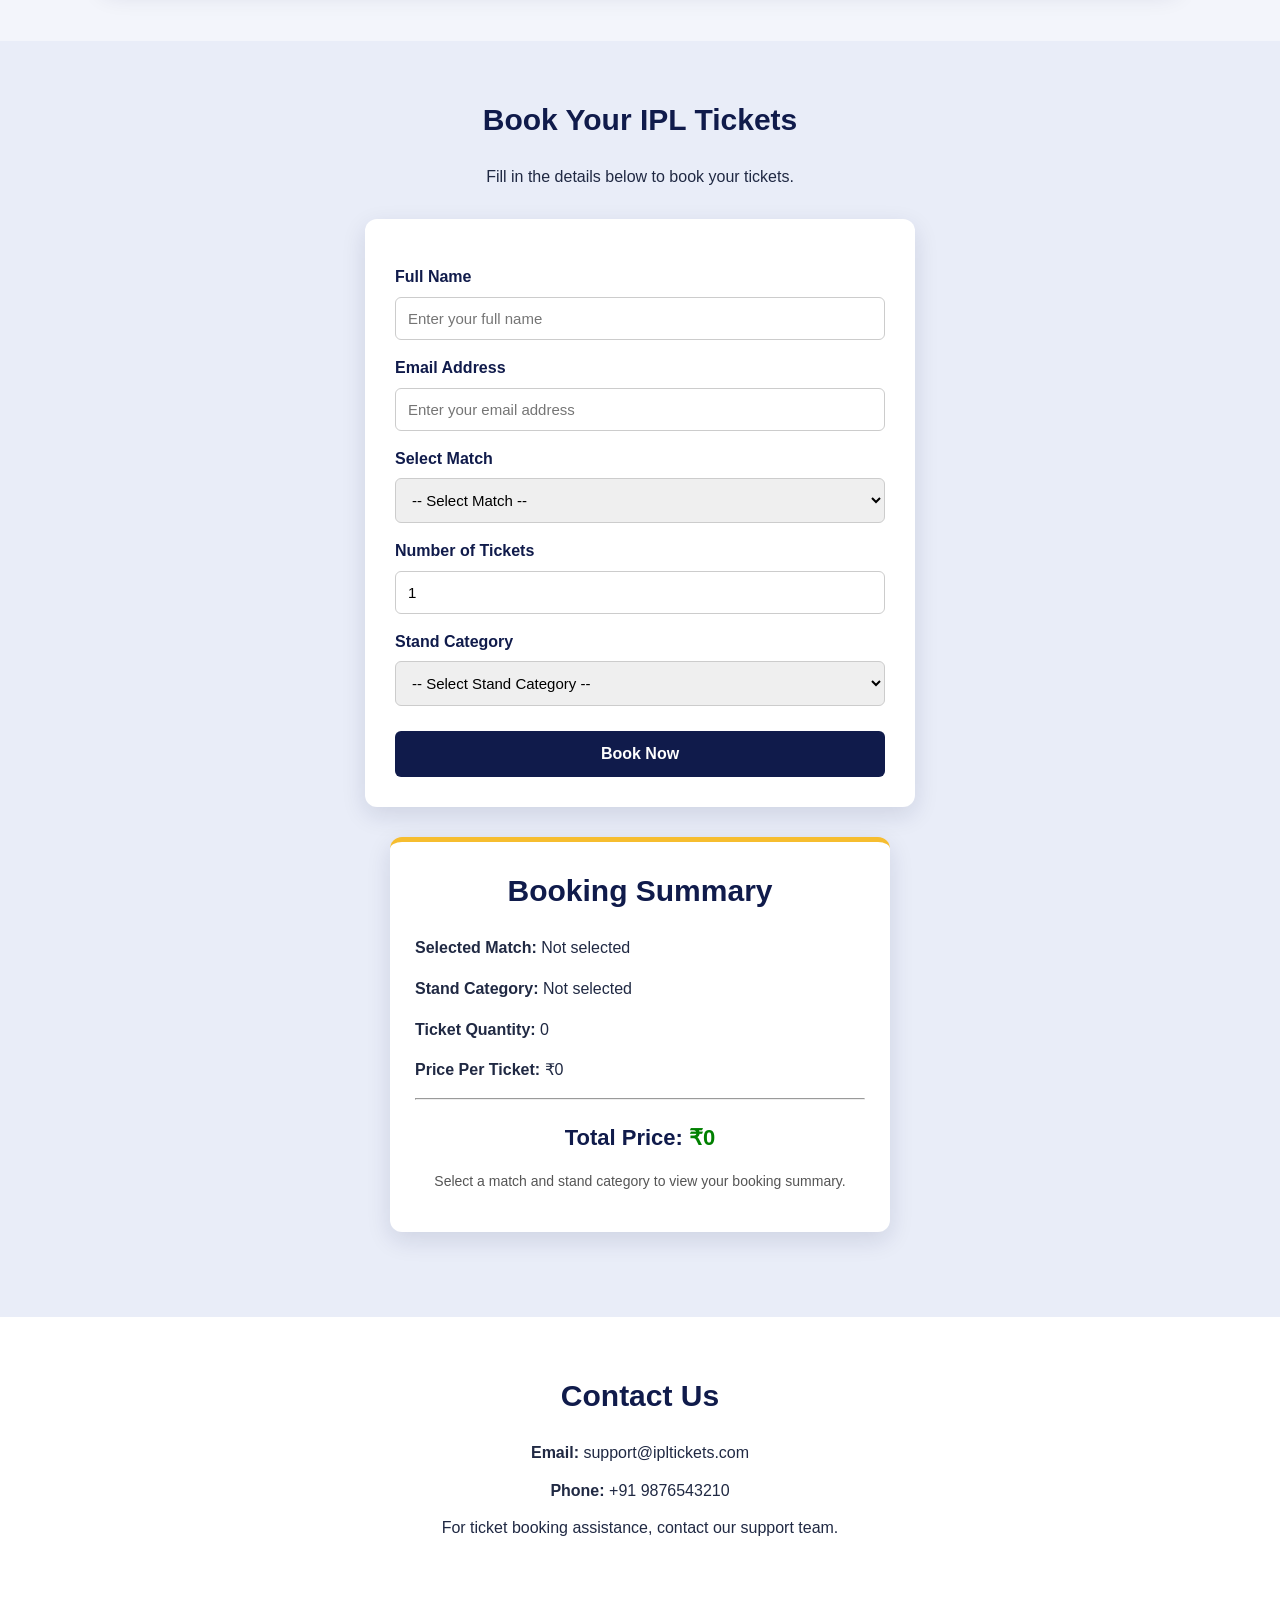
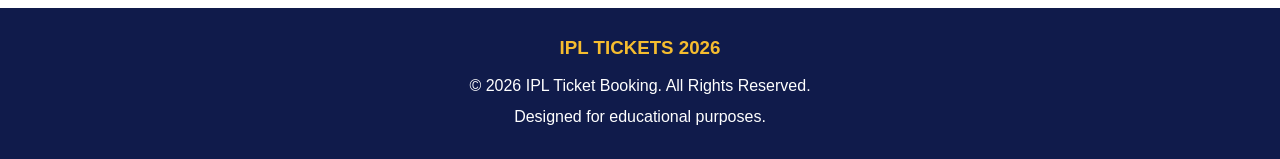
==== commit 30cca0de: "Updated IPL Ticket Booking website" ====
--- a/index.html
+++ b/index.html
@@ -1,79 +1,297 @@
-
 <!DOCTYPE html>
 <html lang="en">
 <head>
     <meta charset="UTF-8">
     <meta name="viewport" content="width=device-width, initial-scale=1.0">
-    <title>IPL Ticket Booking</title>
+
+    <title>IPL Ticket Booking 2026</title>
+
     <link rel="stylesheet" href="style.css">
 </head>
+
 <body>
 
+    <!-- Header -->
     <header>
-        <h1>🏏 IPL Ticket Booking</h1>
-        <p>Book your favourite IPL match tickets!</p>
+        <h1>IPL TICKETS</h1>
+        <p>Official IPL 2026 Ticket Booking Portal</p>
     </header>
 
-    <main class="container">
-
-        <section class="booking-card">
-            <h2>Book Your Tickets</h2>
-
+    <!-- Navigation -->
+    <nav>
+        <a href="#home">Home</a>
+        <a href="#teams">Matches</a>
+        <a href="#schedule">Schedule</a>
+        <a href="booking.html">Book Tickets</a>
+        <a href="#contact">Contact</a>
+    </nav>
+
+    <!-- Hero Section -->
+    <section id="home">
+        <h1>Welcome to IPL Ticket Booking 2026</h1>
+
+        <p>
+            Experience the excitement of cricket live in the stadium!
+        </p>
+
+        <p>
+            Book your IPL tickets today and support your favourite team.
+        </p>
+
+        <a href="#booking" class="hero-button">
+            Book Your Tickets
+        </a>
+    </section>
+
+    <!-- Popular IPL Teams -->
+    <section id="teams">
+
+        <h2>Popular IPL Teams</h2>
+
+        <p>
+            Choose your favourite team and enjoy the cricket action.
+        </p>
+
+        <div class="team-container">
+
+            <div class="team-card">
+                <div class="team-icon">🦁</div>
+                <h3>Chennai Super Kings</h3>
+                <p><strong>Home Ground:</strong> M. A. Chidambaram Stadium</p>
+                <p><strong>Captain:</strong> Ruturaj Gaikwad</p>
+            </div>
+
+            <div class="team-card">
+                <div class="team-icon">🏏</div>
+                <h3>Royal Challengers Bengaluru</h3>
+                <p><strong>Home Ground:</strong> M. Chinnaswamy Stadium</p>
+                <p><strong>Team:</strong> RCB</p>
+            </div>
+
+            <div class="team-card">
+                <div class="team-icon">💙</div>
+                <h3>Mumbai Indians</h3>
+                <p><strong>Home Ground:</strong> Wankhede Stadium</p>
+                <p><strong>Team:</strong> MI</p>
+            </div>
+
+            <div class="team-card">
+                <div class="team-icon">💜</div>
+                <h3>Kolkata Knight Riders</h3>
+                <p><strong>Home Ground:</strong> Eden Gardens</p>
+                <p><strong>Team:</strong> KKR</p>
+            </div>
+
+        </div>
+    </section>
+
+    <!-- Match Schedule -->
+    <section id="schedule">
+
+        <h2>Upcoming Match Schedule</h2>
+
+        <div class="table-container">
+            <table>
+                <thead>
+                    <tr>
+                        <th>Match</th>
+                        <th>Teams</th>
+                        <th>Venue</th>
+                        <th>Date</th>
+                        <th>Category</th>
+                        <th>Price</th>
+                    </tr>
+                </thead>
+
+                <tbody>
+                    <tr>
+                        <td>1</td>
+                        <td>RCB vs CSK</td>
+                        <td>Bengaluru</td>
+                        <td>10 April 2026</td>
+                        <td>General</td>
+                        <td>₹800</td>
+                    </tr>
+
+                    <tr>
+                        <td>2</td>
+                        <td>MI vs KKR</td>
+                        <td>Mumbai</td>
+                        <td>12 April 2026</td>
+                        <td>Premium</td>
+                        <td>₹1500</td>
+                    </tr>
+
+                    <tr>
+                        <td>3</td>
+                        <td>CSK vs MI</td>
+                        <td>Chennai</td>
+                        <td>15 April 2026</td>
+                        <td>VIP</td>
+                        <td>₹3000</td>
+                    </tr>
+
+                    <tr>
+                        <td>4</td>
+                        <td>RCB vs KKR</td>
+                        <td>Bengaluru</td>
+                        <td>18 April 2026</td>
+                        <td>General</td>
+                        <td>₹800</td>
+                    </tr>
+                </tbody>
+            </table>
+        </div>
+    </section>
+
+    <!-- Ticket Booking Form -->
+    <section id="booking">
+
+        <h2>Book Your IPL Tickets</h2>
+
+        <p>
+            Fill in the details below to book your tickets.
+        </p>
+
+        <form id="bookingForm">
+
+            <label for="name">Full Name</label>
+
+            <input
+                type="text"
+                id="name"
+                name="name"
+                placeholder="Enter your full name"
+                required
+            >
+
+            <label for="email">Email Address</label>
+
+            <input
+                type="email"
+                id="email"
+                name="email"
+                placeholder="Enter your email address"
+                required
+            >
+
+            <!-- Match Dropdown -->
             <label for="match">Select Match</label>
-            <select id="match">
+
+            <select id="match" name="match" required>
+                <option value="">-- Select Match --</option>
                 <option value="RCB vs CSK">RCB vs CSK</option>
                 <option value="MI vs KKR">MI vs KKR</option>
-                <option value="SRH vs RR">SRH vs RR</option>
-                <option value="GT vs PBKS">GT vs PBKS</option>
+                <option value="CSK vs MI">CSK vs MI</option>
+                <option value="RCB vs KKR">RCB vs KKR</option>
             </select>
 
-            <label for="stand">Select Stand Category</label>
-            <select id="stand">
-                <option value="500">General - ₹500</option>
-                <option value="1000">Premium - ₹1000</option>
-                <option value="2000">VIP - ₹2000</option>
-            </select>
-
+            <!-- Quantity Input -->
             <label for="quantity">Number of Tickets</label>
+
             <input
                 type="number"
                 id="quantity"
+                name="quantity"
                 min="1"
                 max="10"
                 value="1"
+                required
             >
 
-            <button type="button" id="bookBtn">Confirm Booking</button>
-        </section>
-
-        <section class="summary-card">
+            <!-- Stand Category Dropdown -->
+            <label for="category">Stand Category</label>
+
+            <select id="category" name="category" required>
+                <option value="">-- Select Stand Category --</option>
+                <option value="General">General</option>
+                <option value="Premium">Premium</option>
+                <option value="VIP">VIP</option>
+            </select>
+
+            <button type="submit">
+                Book Now
+            </button>
+
+        </form>
+
+        <!-- Booking Summary Card -->
+        <div class="booking-summary">
+
             <h2>Booking Summary</h2>
 
-            <p><strong>Match:</strong>
-                <span id="summaryMatch">RCB vs CSK</span>
-            </p>
-
-            <p><strong>Stand:</strong>
-                <span id="summaryStand">General</span>
-            </p>
-
-            <p><strong>Quantity:</strong>
-                <span id="summaryQuantity">1</span>
+            <p>
+                <strong>Selected Match:</strong>
+                <span id="summaryMatch">Not selected</span>
+            </p>
+
+            <p>
+                <strong>Stand Category:</strong>
+                <span id="summaryCategory">Not selected</span>
+            </p>
+
+            <p>
+                <strong>Ticket Quantity:</strong>
+                <span id="summaryQuantity">0</span>
+            </p>
+
+            <p>
+                <strong>Price Per Ticket:</strong>
+                <span id="summaryPrice">₹0</span>
             </p>
 
             <hr>
 
-            <h3>Total Price: ₹<span id="totalPrice">500</span></h3>
-        </section>
-
-    </main>
-
-    <div id="toast" class="toast" role="status" aria-live="polite"></div>
-
+            <h3>
+                Total Price:
+                <span id="totalPrice">₹0</span>
+            </h3>
+
+            <p id="summaryMessage">
+                Select a match and stand category to view your booking summary.
+            </p>
+
+        </div>
+
+    </section>
+
+    <!-- Contact Section -->
+    <section id="contact">
+
+        <h2>Contact Us</h2>
+
+        <p>
+            <strong>Email:</strong>
+            support@ipltickets.com
+        </p>
+
+        <p>
+            <strong>Phone:</strong>
+            +91 9876543210
+        </p>
+
+        <p>
+            For ticket booking assistance, contact our support team.
+        </p>
+
+    </section>
+
+    <!-- Footer -->
     <footer>
-        <p>© 2026 IPL Ticket Booking | Activity 7</p>
+
+        <h3>IPL TICKETS 2026</h3>
+
+        <p>
+            © 2026 IPL Ticket Booking. All Rights Reserved.
+        </p>
+
+        <p>
+            Designed for educational purposes.
+        </p>
+
     </footer>
 
     <script src="app.js"></script>
+
 </body>
-</html>
+</html>
--- a/style.css
+++ b/style.css
@@ -1,130 +1,381 @@
-
+/* IPL Ticket Booking 2026 - CSS Styling */
+
+/* Color Variables */
+:root {
+    --primary: #101b4b;
+    --accent: #f6bd2f;
+    --background: #f3f5fb;
+    --text: #202943;
+    --white: #ffffff;
+    --shadow: 0 8px 25px rgba(16, 27, 75, 0.12);
+}
+
+/* General Styling */
 * {
     margin: 0;
     padding: 0;
     box-sizing: border-box;
 }
 
+html {
+    scroll-behavior: smooth;
+}
+
 body {
     font-family: Arial, sans-serif;
-    background: linear-gradient(135deg, #e3f2fd, #bbdefb);
-    min-height: 100vh;
-    color: #222;
-}
-
+    background: var(--background);
+    color: var(--text);
+    line-height: 1.6;
+}
+
+/* Header */
 header {
-    background: #071b49;
-    color: white;
-    text-align: center;
-    padding: 30px 15px;
+    background: linear-gradient(135deg, #101b4b, #263d82);
+    color: var(--white);
+    text-align: center;
+    padding: 35px 20px;
 }
 
 header h1 {
-    margin-bottom: 10px;
-    font-size: 32px;
-}
-
-.container {
+    font-size: 38px;
+    letter-spacing: 2px;
+    margin-bottom: 8px;
+}
+
+header p {
+    font-size: 17px;
+}
+
+/* Navigation */
+nav {
+    background: var(--primary);
     display: flex;
     justify-content: center;
-    align-items: flex-start;
     flex-wrap: wrap;
-    gap: 30px;
-    padding: 50px 20px;
-}
-
-.booking-card,
-.summary-card {
-    background: white;
-    width: 350px;
+    padding: 15px;
+    position: sticky;
+    top: 0;
+    z-index: 100;
+}
+
+nav a {
+    color: var(--white);
+    text-decoration: none;
+    padding: 10px 18px;
+    font-weight: bold;
+    transition: 0.3s;
+}
+
+nav a:hover {
+    background: var(--accent);
+    color: var(--primary);
+    border-radius: 5px;
+}
+
+/* Common Sections */
+section {
+    padding: 55px 8%;
+    scroll-margin-top: 70px;
+}
+
+section h2 {
+    text-align: center;
+    color: var(--primary);
+    font-size: 30px;
+    margin-bottom: 20px;
+}
+
+section > p {
+    text-align: center;
+    margin-bottom: 25px;
+}
+
+/* Hero Section */
+#home {
+    background: linear-gradient(135deg, #17285f, #405da7);
+    color: var(--white);
+    text-align: center;
+    padding: 90px 20px;
+}
+
+#home h1 {
+    font-size: 38px;
+    margin-bottom: 20px;
+}
+
+#home p {
+    font-size: 18px;
+    margin-bottom: 15px;
+}
+
+.hero-button {
+    display: inline-block;
+    background: var(--accent);
+    color: var(--primary);
+    padding: 12px 25px;
+    margin-top: 15px;
+    border-radius: 6px;
+    text-decoration: none;
+    font-weight: bold;
+    transition: 0.3s;
+}
+
+.hero-button:hover {
+    background: var(--white);
+    transform: translateY(-3px);
+}
+
+/* IPL Teams */
+.team-container {
+    display: grid;
+    grid-template-columns: repeat(auto-fit, minmax(220px, 1fr));
+    gap: 25px;
+    margin-top: 30px;
+}
+
+.team-card {
+    background: var(--white);
+    padding: 25px;
+    border-radius: 12px;
+    text-align: center;
+    box-shadow: var(--shadow);
+    transition: 0.3s;
+}
+
+.team-card:hover {
+    transform: translateY(-7px);
+}
+
+.team-icon {
+    font-size: 40px;
+    margin-bottom: 10px;
+}
+
+.team-card h3 {
+    color: var(--primary);
+    margin-bottom: 15px;
+}
+
+.team-card p {
+    margin: 10px 0;
+}
+
+/* Match Schedule Table */
+.table-container {
+    overflow-x: auto;
+    margin-top: 25px;
+    background: var(--white);
+    border-radius: 10px;
+    box-shadow: var(--shadow);
+}
+
+table {
+    width: 100%;
+    border-collapse: collapse;
+    min-width: 650px;
+}
+
+th {
+    background: var(--primary);
+    color: var(--white);
+    padding: 15px;
+}
+
+td {
+    padding: 14px;
+    text-align: center;
+    border-bottom: 1px solid #ddd;
+}
+
+tr:hover {
+    background: #fff5d6;
+}
+
+/* Booking Form */
+#booking {
+    background: #e9edf8;
+}
+
+#bookingForm {
+    max-width: 550px;
+    margin: 30px auto;
+    background: var(--white);
     padding: 30px;
     border-radius: 12px;
-    box-shadow: 0 5px 15px rgba(0, 0, 0, 0.15);
-}
-
-h2 {
-    color: #071b49;
-    margin-bottom: 25px;
-    text-align: center;
-}
-
-label {
+    box-shadow: var(--shadow);
+}
+
+#bookingForm label {
     display: block;
-    margin-top: 18px;
-    margin-bottom: 8px;
+    margin: 15px 0 7px;
     font-weight: bold;
-}
-
-select,
-input {
+    color: var(--primary);
+}
+
+#bookingForm input,
+#bookingForm select {
     width: 100%;
     padding: 12px;
-    border: 1px solid #aaa;
+    border: 1px solid #ccc;
     border-radius: 6px;
     font-size: 15px;
-}
-
-button {
+    outline: none;
+}
+
+#bookingForm input:focus,
+#bookingForm select:focus {
+    border-color: var(--primary);
+    box-shadow: 0 0 5px rgba(16, 27, 75, 0.2);
+}
+
+#bookingForm button {
     width: 100%;
+    background: var(--primary);
+    color: var(--white);
+    border: none;
+    padding: 14px;
     margin-top: 25px;
-    padding: 13px;
-    background: #ff6b00;
-    color: white;
-    border: none;
     border-radius: 6px;
     font-size: 16px;
     font-weight: bold;
     cursor: pointer;
-}
-
-button:hover {
-    background: #e65c00;
-}
-
-.summary-card p {
-    margin: 18px 0;
-    font-size: 16px;
-}
-
-.summary-card h3 {
-    color: #e65c00;
+    transition: 0.3s;
+}
+
+#bookingForm button:hover {
+    background: var(--accent);
+    color: var(--primary);
+}
+
+/* Activity 7 - Booking Summary Card */
+.booking-summary {
+    max-width: 500px;
+    margin: 30px auto;
+    padding: 25px;
+    background: var(--white);
+    border-radius: 12px;
+    box-shadow: var(--shadow);
+    border-top: 5px solid var(--accent);
+}
+
+.booking-summary h2 {
+    color: var(--primary);
+    text-align: center;
+    margin-bottom: 20px;
+}
+
+.booking-summary p {
+    margin: 15px 0;
+    color: var(--text);
+}
+
+.booking-summary h3 {
+    color: var(--primary);
+    font-size: 22px;
     margin-top: 20px;
     text-align: center;
-    font-size: 22px;
-}
-
-hr {
-    margin-top: 20px;
-    border: 1px solid #ddd;
-}
-
-.toast {
-    display: none;
+}
+
+.booking-summary #totalPrice {
+    color: #008000;
+}
+
+.booking-summary #summaryMessage {
+    text-align: center;
+    color: #555;
+    font-size: 14px;
+    margin-top: 15px;
+}
+
+/* Contact Section */
+#contact {
+    text-align: center;
+    background: var(--white);
+}
+
+#contact p {
+    margin: 12px 0;
+}
+
+/* Footer */
+footer {
+    background: var(--primary);
+    color: var(--white);
+    text-align: center;
+    padding: 25px 15px;
+}
+
+footer h3 {
+    color: var(--accent);
+    margin-bottom: 10px;
+}
+
+footer p {
+    margin: 5px 0;
+}
+
+/* Toast Notification */
+#toast {
+    visibility: hidden;
+    opacity: 0;
     position: fixed;
-    bottom: 25px;
-    right: 25px;
-    background: #071b49;
-    color: white;
-    padding: 15px 22px;
-    border-radius: 8px;
-    box-shadow: 0 3px 10px rgba(0, 0, 0, 0.2);
-}
-
-footer {
-    text-align: center;
-    background: #071b49;
-    color: white;
-    padding: 18px;
-    margin-top: 20px;
-}
-
-@media (max-width: 600px) {
-    .container {
-        padding: 25px 15px;
-    }
-
-    .booking-card,
-    .summary-card {
-        width: 100%;
-    }
-}
+    bottom: 30px;
+    right: 30px;
+    background: var(--primary);
+    color: var(--white);
+    padding: 15px 25px;
+    border-left: 5px solid var(--accent);
+    border-radius: 6px;
+    box-shadow: var(--shadow);
+    z-index: 1000;
+    transition: opacity 0.3s;
+}
+
+#toast.show {
+    visibility: visible;
+    opacity: 1;
+}
+
+/* Responsive Design */
+@media (max-width: 768px) {
+
+    header h1 {
+        font-size: 28px;
+    }
+
+    #home h1 {
+        font-size: 27px;
+    }
+
+    nav {
+        position: relative;
+    }
+
+    nav a {
+        padding: 8px 10px;
+        font-size: 14px;
+    }
+
+    section {
+        padding: 35px 5%;
+    }
+
+    .team-container {
+        grid-template-columns: 1fr;
+    }
+
+    #bookingForm {
+        padding: 20px;
+    }
+
+    .booking-summary {
+        padding: 20px;
+    }
+
+    #toast {
+        right: 10px;
+        bottom: 15px;
+        left: 10px;
+        text-align: center;
+    }
+}
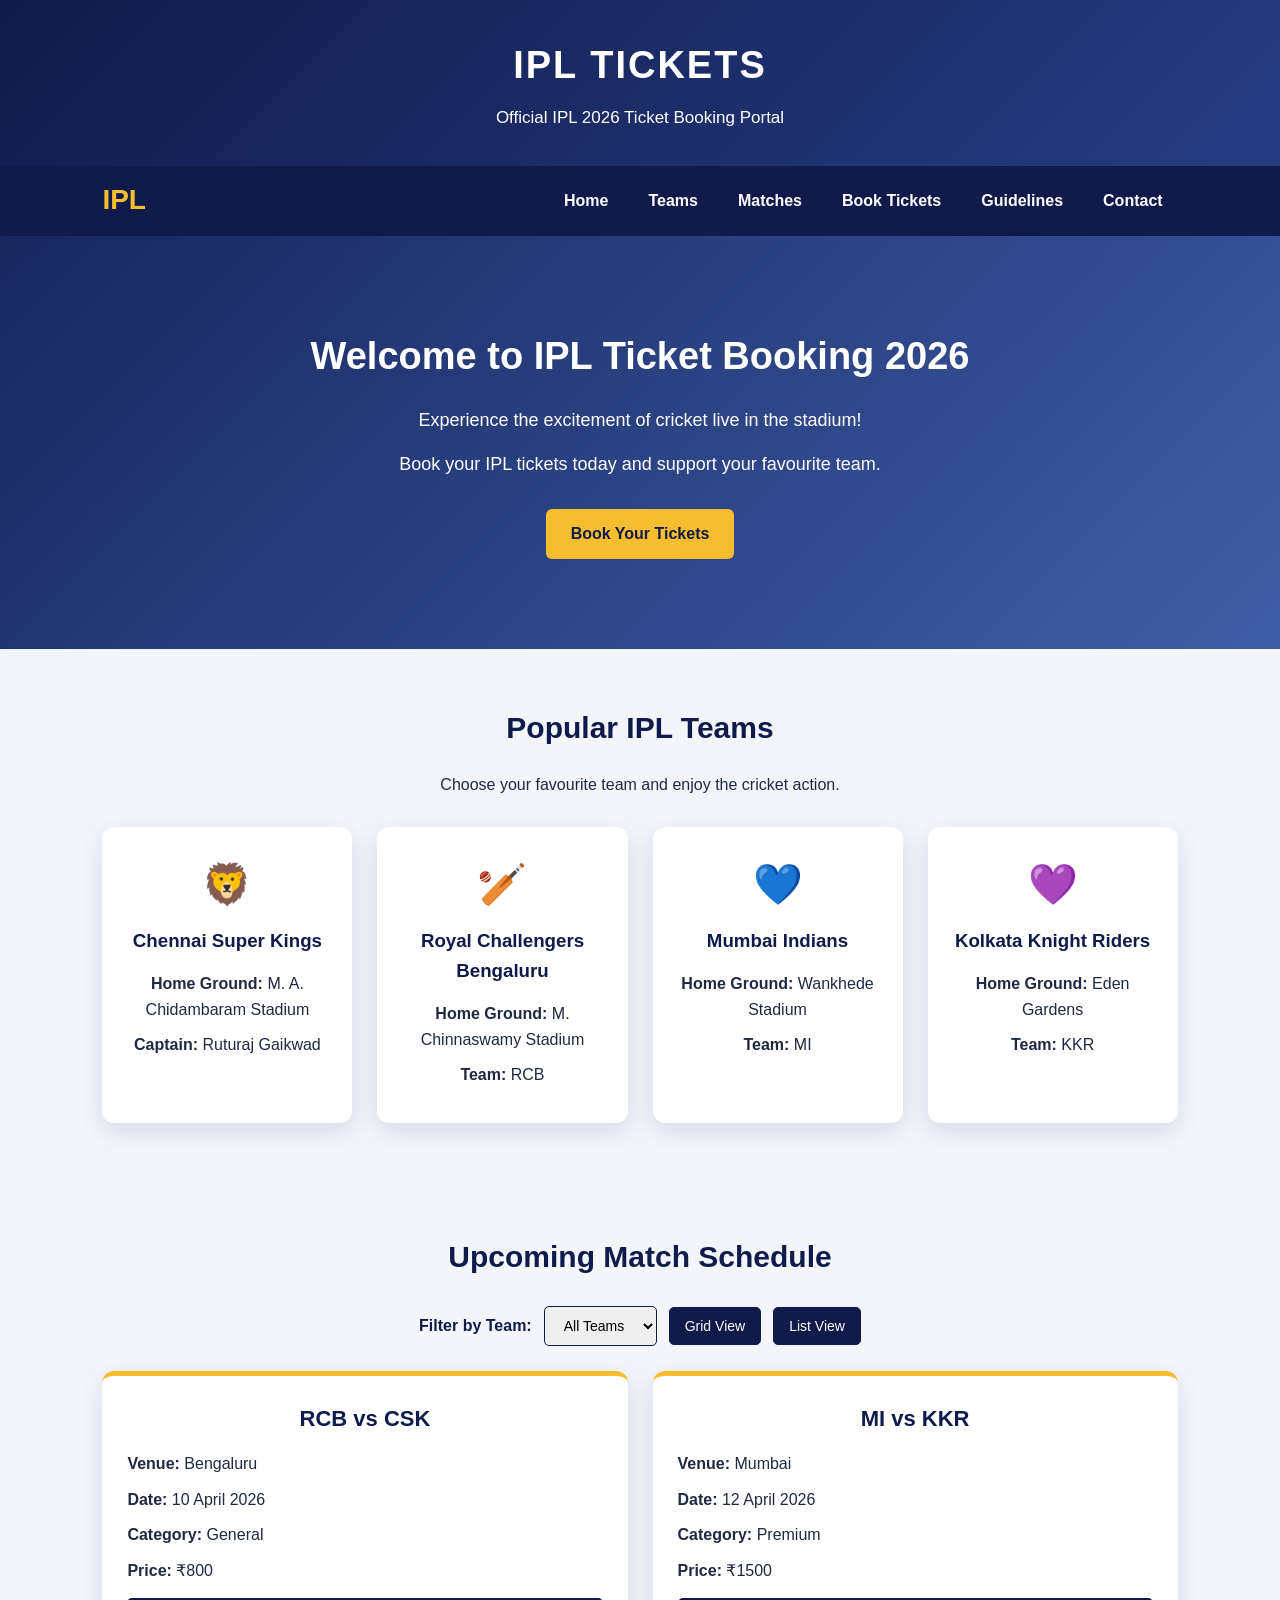
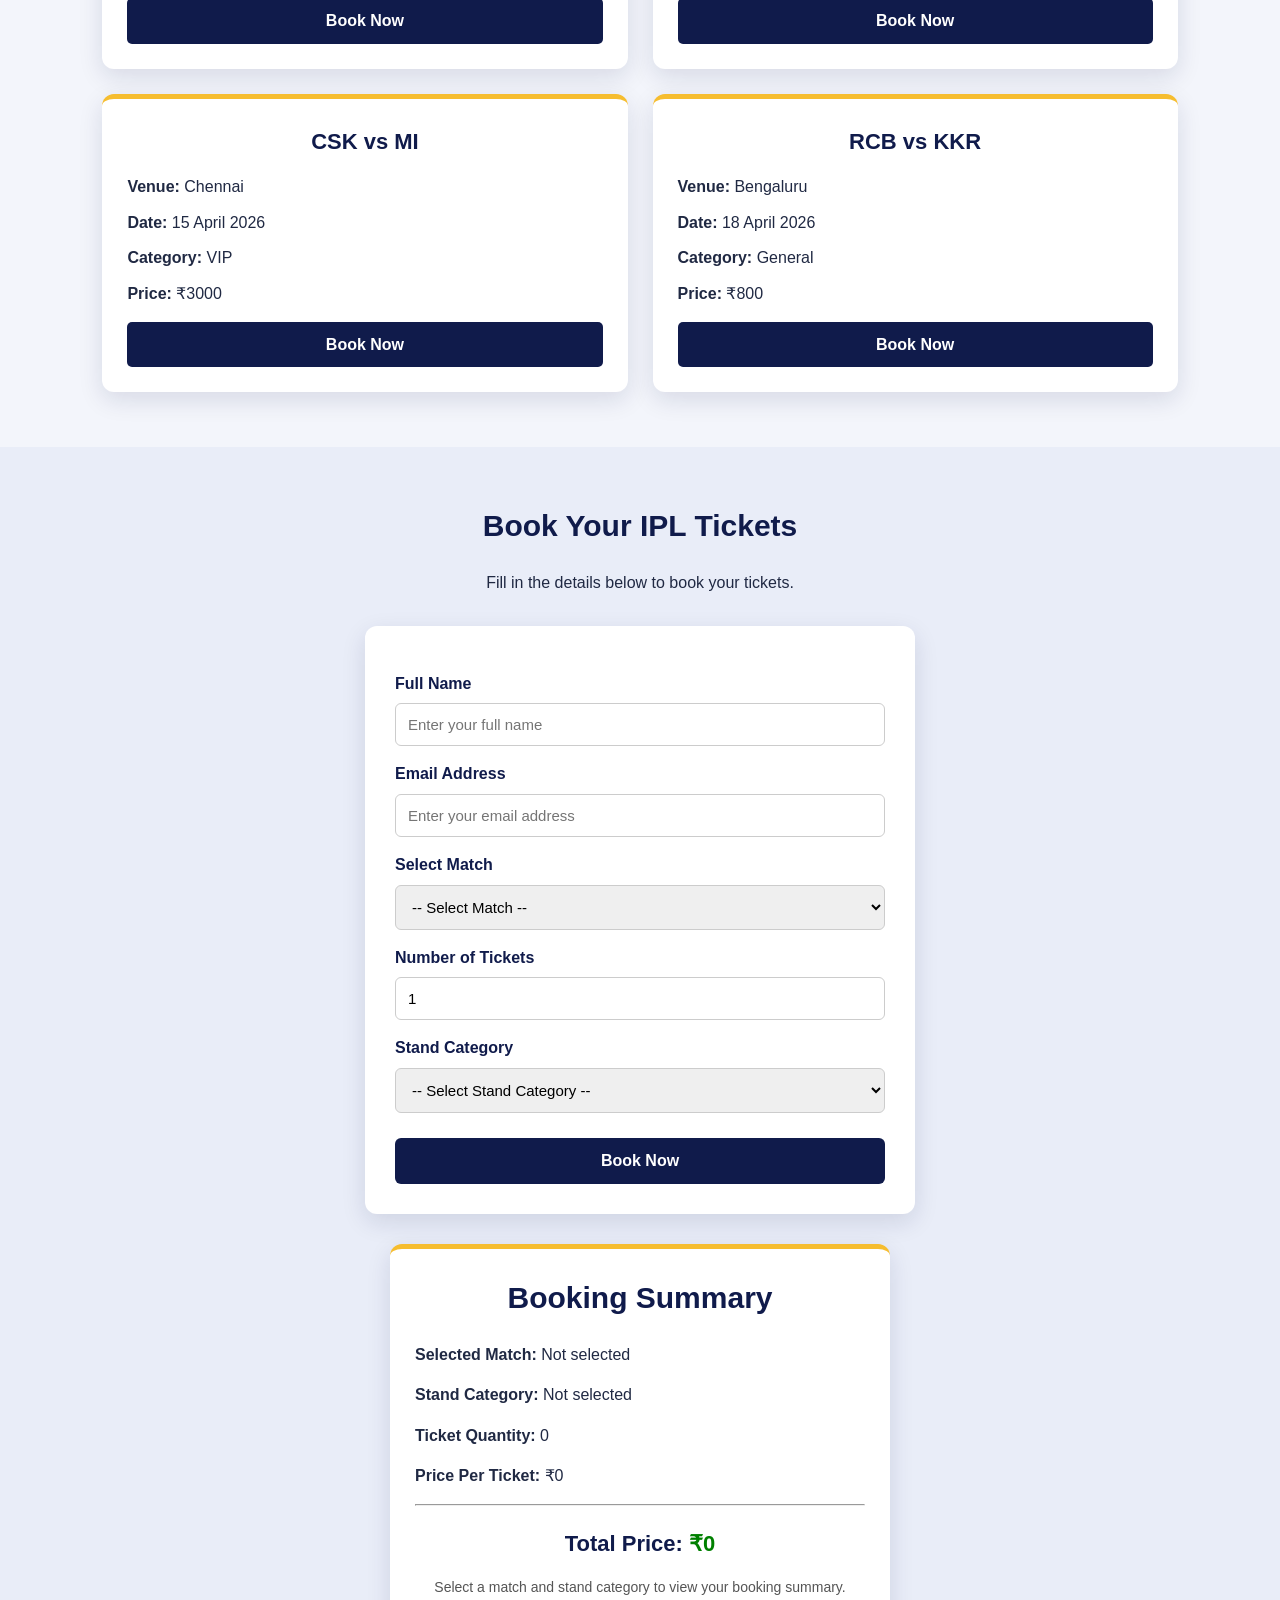
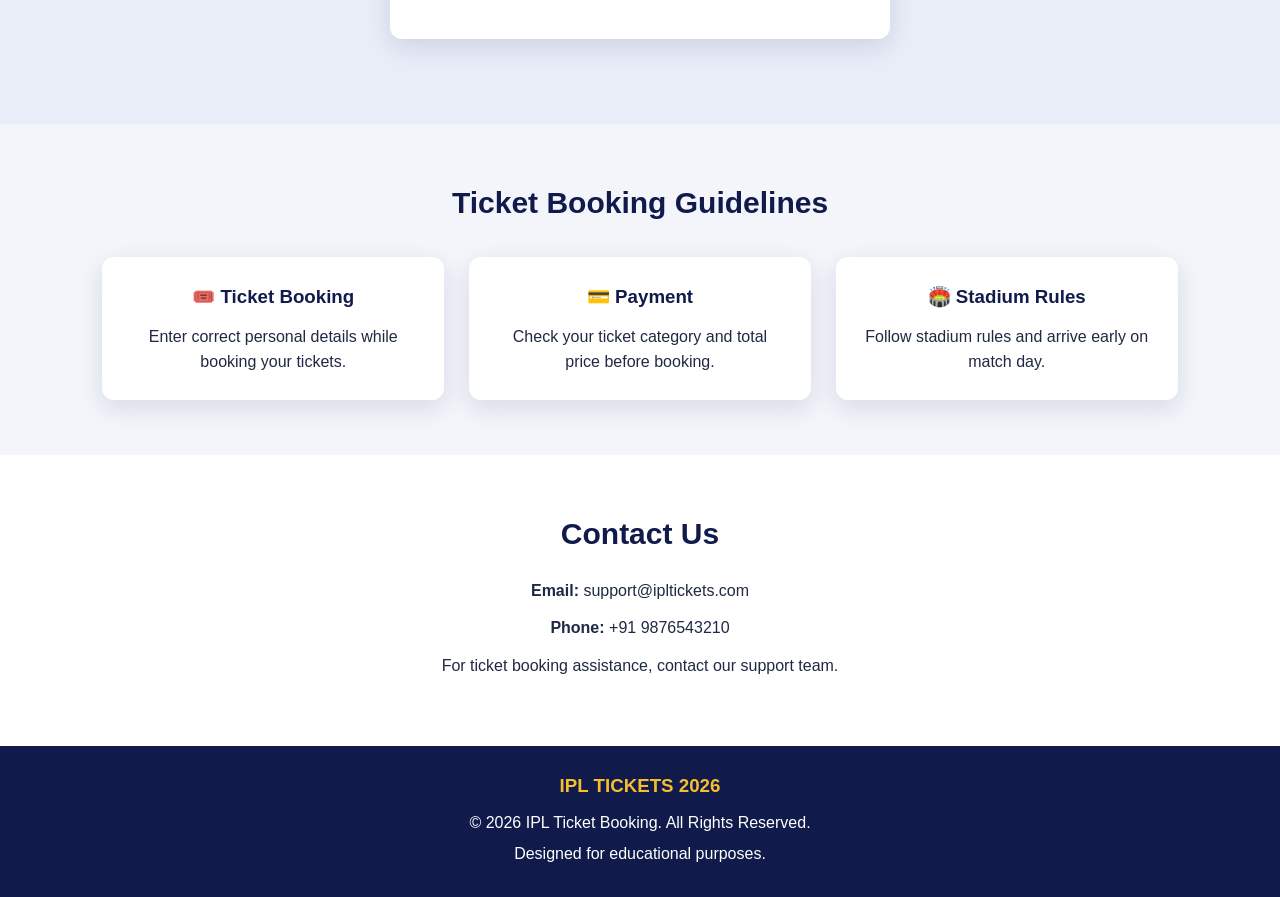
==== commit a8e91daf: "Activity 8: Responsive Layout using CSS Grid and Flexbox" ====
--- a/index.html
+++ b/index.html
@@ -1,11 +1,10 @@
+
 <!DOCTYPE html>
 <html lang="en">
 <head>
     <meta charset="UTF-8">
     <meta name="viewport" content="width=device-width, initial-scale=1.0">
-
     <title>IPL Ticket Booking 2026</title>
-
     <link rel="stylesheet" href="style.css">
 </head>
 
@@ -18,39 +17,36 @@
     </header>
 
     <!-- Navigation -->
-    <nav>
-        <a href="#home">Home</a>
-        <a href="#teams">Matches</a>
-        <a href="#schedule">Schedule</a>
-        <a href="booking.html">Book Tickets</a>
-        <a href="#contact">Contact</a>
+    <nav class="navbar">
+        <h2 class="logo">IPL</h2>
+
+        <button class="menu-toggle" id="menuToggle"
+                aria-label="Toggle navigation" aria-expanded="false">
+            ☰
+        </button>
+
+        <div class="nav-links" id="navLinks">
+            <a href="#home">Home</a>
+            <a href="#teams">Teams</a>
+            <a href="#schedule">Matches</a>
+            <a href="#booking">Book Tickets</a>
+            <a href="#guidelines">Guidelines</a>
+            <a href="#contact">Contact</a>
+        </div>
     </nav>
 
     <!-- Hero Section -->
     <section id="home">
         <h1>Welcome to IPL Ticket Booking 2026</h1>
-
-        <p>
-            Experience the excitement of cricket live in the stadium!
-        </p>
-
-        <p>
-            Book your IPL tickets today and support your favourite team.
-        </p>
-
-        <a href="#booking" class="hero-button">
-            Book Your Tickets
-        </a>
-    </section>
-
-    <!-- Popular IPL Teams -->
+        <p>Experience the excitement of cricket live in the stadium!</p>
+        <p>Book your IPL tickets today and support your favourite team.</p>
+        <a href="#booking" class="hero-button">Book Your Tickets</a>
+    </section>
+
+    <!-- Popular Teams -->
     <section id="teams">
-
         <h2>Popular IPL Teams</h2>
-
-        <p>
-            Choose your favourite team and enjoy the cricket action.
-        </p>
+        <p>Choose your favourite team and enjoy the cricket action.</p>
 
         <div class="team-container">
 
@@ -87,97 +83,84 @@
 
     <!-- Match Schedule -->
     <section id="schedule">
-
         <h2>Upcoming Match Schedule</h2>
 
-        <div class="table-container">
-            <table>
-                <thead>
-                    <tr>
-                        <th>Match</th>
-                        <th>Teams</th>
-                        <th>Venue</th>
-                        <th>Date</th>
-                        <th>Category</th>
-                        <th>Price</th>
-                    </tr>
-                </thead>
-
-                <tbody>
-                    <tr>
-                        <td>1</td>
-                        <td>RCB vs CSK</td>
-                        <td>Bengaluru</td>
-                        <td>10 April 2026</td>
-                        <td>General</td>
-                        <td>₹800</td>
-                    </tr>
-
-                    <tr>
-                        <td>2</td>
-                        <td>MI vs KKR</td>
-                        <td>Mumbai</td>
-                        <td>12 April 2026</td>
-                        <td>Premium</td>
-                        <td>₹1500</td>
-                    </tr>
-
-                    <tr>
-                        <td>3</td>
-                        <td>CSK vs MI</td>
-                        <td>Chennai</td>
-                        <td>15 April 2026</td>
-                        <td>VIP</td>
-                        <td>₹3000</td>
-                    </tr>
-
-                    <tr>
-                        <td>4</td>
-                        <td>RCB vs KKR</td>
-                        <td>Bengaluru</td>
-                        <td>18 April 2026</td>
-                        <td>General</td>
-                        <td>₹800</td>
-                    </tr>
-                </tbody>
-            </table>
+        <!-- Team Filter -->
+        <div class="match-controls">
+
+            <label for="teamFilter">Filter by Team:</label>
+
+            <select id="teamFilter">
+                <option value="all">All Teams</option>
+                <option value="RCB">RCB</option>
+                <option value="CSK">CSK</option>
+                <option value="MI">MI</option>
+                <option value="KKR">KKR</option>
+            </select>
+
+            <button type="button" id="gridBtn">Grid View</button>
+            <button type="button" id="listBtn">List View</button>
+
+        </div>
+
+        <!-- Match Cards -->
+        <div class="match-container" id="matchContainer">
+
+            <div class="match-card" data-teams="RCB CSK">
+                <h3>RCB vs CSK</h3>
+                <p><strong>Venue:</strong> Bengaluru</p>
+                <p><strong>Date:</strong> 10 April 2026</p>
+                <p><strong>Category:</strong> General</p>
+                <p><strong>Price:</strong> ₹800</p>
+                <a href="#booking" class="match-button">Book Now</a>
+            </div>
+
+            <div class="match-card" data-teams="MI KKR">
+                <h3>MI vs KKR</h3>
+                <p><strong>Venue:</strong> Mumbai</p>
+                <p><strong>Date:</strong> 12 April 2026</p>
+                <p><strong>Category:</strong> Premium</p>
+                <p><strong>Price:</strong> ₹1500</p>
+                <a href="#booking" class="match-button">Book Now</a>
+            </div>
+
+            <div class="match-card" data-teams="CSK MI">
+                <h3>CSK vs MI</h3>
+                <p><strong>Venue:</strong> Chennai</p>
+                <p><strong>Date:</strong> 15 April 2026</p>
+                <p><strong>Category:</strong> VIP</p>
+                <p><strong>Price:</strong> ₹3000</p>
+                <a href="#booking" class="match-button">Book Now</a>
+            </div>
+
+            <div class="match-card" data-teams="RCB KKR">
+                <h3>RCB vs KKR</h3>
+                <p><strong>Venue:</strong> Bengaluru</p>
+                <p><strong>Date:</strong> 18 April 2026</p>
+                <p><strong>Category:</strong> General</p>
+                <p><strong>Price:</strong> ₹800</p>
+                <a href="#booking" class="match-button">Book Now</a>
+            </div>
+
         </div>
     </section>
 
     <!-- Ticket Booking Form -->
     <section id="booking">
-
         <h2>Book Your IPL Tickets</h2>
-
-        <p>
-            Fill in the details below to book your tickets.
-        </p>
+        <p>Fill in the details below to book your tickets.</p>
 
         <form id="bookingForm">
 
             <label for="name">Full Name</label>
-
-            <input
-                type="text"
-                id="name"
-                name="name"
-                placeholder="Enter your full name"
-                required
-            >
+            <input type="text" id="name" name="name"
+                   placeholder="Enter your full name" required>
 
             <label for="email">Email Address</label>
-
-            <input
-                type="email"
-                id="email"
-                name="email"
-                placeholder="Enter your email address"
-                required
-            >
-
-            <!-- Match Dropdown -->
+            <input type="email" id="email" name="email"
+                   placeholder="Enter your email address" required>
+
             <label for="match">Select Match</label>
-
             <select id="match" name="match" required>
                 <option value="">-- Select Match --</option>
                 <option value="RCB vs CSK">RCB vs CSK</option>
@@ -186,22 +169,11 @@
                 <option value="RCB vs KKR">RCB vs KKR</option>
             </select>
 
-            <!-- Quantity Input -->
             <label for="quantity">Number of Tickets</label>
-
-            <input
-                type="number"
-                id="quantity"
-                name="quantity"
-                min="1"
-                max="10"
-                value="1"
-                required
-            >
-
-            <!-- Stand Category Dropdown -->
+            <input type="number" id="quantity" name="quantity"
+                   min="1" max="10" value="1" required>
+
             <label for="category">Stand Category</label>
-
             <select id="category" name="category" required>
                 <option value="">-- Select Stand Category --</option>
                 <option value="General">General</option>
@@ -209,89 +181,75 @@
                 <option value="VIP">VIP</option>
             </select>
 
-            <button type="submit">
-                Book Now
-            </button>
-
+            <button type="submit">Book Now</button>
         </form>
 
-        <!-- Booking Summary Card -->
+        <!-- Booking Summary -->
         <div class="booking-summary">
-
             <h2>Booking Summary</h2>
 
-            <p>
-                <strong>Selected Match:</strong>
-                <span id="summaryMatch">Not selected</span>
-            </p>
-
-            <p>
-                <strong>Stand Category:</strong>
-                <span id="summaryCategory">Not selected</span>
-            </p>
-
-            <p>
-                <strong>Ticket Quantity:</strong>
-                <span id="summaryQuantity">0</span>
-            </p>
-
-            <p>
-                <strong>Price Per Ticket:</strong>
-                <span id="summaryPrice">₹0</span>
-            </p>
+            <p><strong>Selected Match:</strong>
+                <span id="summaryMatch">Not selected</span></p>
+
+            <p><strong>Stand Category:</strong>
+                <span id="summaryCategory">Not selected</span></p>
+
+            <p><strong>Ticket Quantity:</strong>
+                <span id="summaryQuantity">0</span></p>
+
+            <p><strong>Price Per Ticket:</strong>
+                <span id="summaryPrice">₹0</span></p>
 
             <hr>
 
-            <h3>
-                Total Price:
-                <span id="totalPrice">₹0</span>
-            </h3>
+            <h3>Total Price: <span id="totalPrice">₹0</span></h3>
 
             <p id="summaryMessage">
                 Select a match and stand category to view your booking summary.
             </p>
-
-        </div>
-
-    </section>
-
-    <!-- Contact Section -->
+        </div>
+    </section>
+
+    <!-- Guidelines -->
+    <section id="guidelines">
+        <h2>Ticket Booking Guidelines</h2>
+
+        <div class="guidelines-container">
+
+            <div class="guideline-card">
+                <h3>🎟️ Ticket Booking</h3>
+                <p>Enter correct personal details while booking your tickets.</p>
+            </div>
+
+            <div class="guideline-card">
+                <h3>💳 Payment</h3>
+                <p>Check your ticket category and total price before booking.</p>
+            </div>
+
+            <div class="guideline-card">
+                <h3>🏟️ Stadium Rules</h3>
+                <p>Follow stadium rules and arrive early on match day.</p>
+            </div>
+
+        </div>
+    </section>
+
+    <!-- Contact -->
     <section id="contact">
-
         <h2>Contact Us</h2>
-
-        <p>
-            <strong>Email:</strong>
-            support@ipltickets.com
-        </p>
-
-        <p>
-            <strong>Phone:</strong>
-            +91 9876543210
-        </p>
-
-        <p>
-            For ticket booking assistance, contact our support team.
-        </p>
-
+        <p><strong>Email:</strong> support@ipltickets.com</p>
+        <p><strong>Phone:</strong> +91 9876543210</p>
+        <p>For ticket booking assistance, contact our support team.</p>
     </section>
 
     <!-- Footer -->
     <footer>
-
         <h3>IPL TICKETS 2026</h3>
-
-        <p>
-            © 2026 IPL Ticket Booking. All Rights Reserved.
-        </p>
-
-        <p>
-            Designed for educational purposes.
-        </p>
-
+        <p>© 2026 IPL Ticket Booking. All Rights Reserved.</p>
+        <p>Designed for educational purposes.</p>
     </footer>
 
     <script src="app.js"></script>
 
 </body>
-</html>+</html>
--- a/style.css
+++ b/style.css
@@ -1,4 +1,5 @@
-/* IPL Ticket Booking 2026 - CSS Styling */
+
+/* IPL Ticket Booking 2026 - Activity 8 */
 
 /* Color Variables */
 :root {
@@ -46,36 +47,59 @@
     font-size: 17px;
 }
 
-/* Navigation */
-nav {
+/* Navigation - Flexbox */
+.navbar {
     background: var(--primary);
     display: flex;
-    justify-content: center;
-    flex-wrap: wrap;
-    padding: 15px;
+    align-items: center;
+    justify-content: space-between;
+    padding: 12px 8%;
     position: sticky;
     top: 0;
     z-index: 100;
 }
 
-nav a {
+.logo {
+    color: var(--accent);
+    font-size: 28px;
+}
+
+.nav-links {
+    display: flex;
+    align-items: center;
+    gap: 10px;
+}
+
+.nav-links a {
     color: var(--white);
     text-decoration: none;
-    padding: 10px 18px;
+    padding: 10px 15px;
     font-weight: bold;
     transition: 0.3s;
 }
 
-nav a:hover {
+.nav-links a:hover {
     background: var(--accent);
     color: var(--primary);
     border-radius: 5px;
+}
+
+/* Hamburger Menu */
+.menu-toggle {
+    display: none;
+    background: var(--accent);
+    color: var(--primary);
+    border: none;
+    padding: 8px 13px;
+    font-size: 24px;
+    border-radius: 5px;
+    cursor: pointer;
 }
 
 /* Common Sections */
 section {
     padding: 55px 8%;
-    scroll-margin-top: 70px;
+    scroll-margin-top: 75px;
 }
 
 section h2 {
@@ -125,7 +149,7 @@
     transform: translateY(-3px);
 }
 
-/* IPL Teams */
+/* IPL Teams - CSS Grid */
 .team-container {
     display: grid;
     grid-template-columns: repeat(auto-fit, minmax(220px, 1fr));
@@ -160,35 +184,114 @@
     margin: 10px 0;
 }
 
-/* Match Schedule Table */
-.table-container {
-    overflow-x: auto;
+/* Match Controls */
+.match-controls {
+    display: flex;
+    justify-content: center;
+    align-items: center;
+    flex-wrap: wrap;
+    gap: 12px;
+    margin: 25px 0;
+}
+
+.match-controls label {
+    font-weight: bold;
+    color: var(--primary);
+}
+
+.match-controls select,
+.match-controls button {
+    padding: 10px 15px;
+    border: 1px solid var(--primary);
+    border-radius: 5px;
+    font-size: 14px;
+}
+
+.match-controls button {
+    background: var(--primary);
+    color: var(--white);
+    cursor: pointer;
+    transition: 0.3s;
+}
+
+.match-controls button:hover {
+    background: var(--accent);
+    color: var(--primary);
+}
+
+/* Match Cards - CSS Grid */
+.match-container {
+    display: grid;
+    grid-template-columns: repeat(2, minmax(0, 1fr));
+    gap: 25px;
     margin-top: 25px;
-    background: var(--white);
-    border-radius: 10px;
+}
+
+.match-card {
+    background: var(--white);
+    padding: 25px;
+    border-radius: 12px;
     box-shadow: var(--shadow);
-}
-
-table {
+    border-top: 5px solid var(--accent);
+    transition: 0.3s;
+}
+
+.match-card:hover {
+    transform: translateY(-5px);
+}
+
+.match-card h3 {
+    color: var(--primary);
+    font-size: 22px;
+    margin-bottom: 15px;
+    text-align: center;
+}
+
+.match-card p {
+    margin: 10px 0;
+}
+
+.match-button {
+    display: block;
+    background: var(--primary);
+    color: var(--white);
+    text-align: center;
+    text-decoration: none;
+    padding: 10px;
+    border-radius: 5px;
+    margin-top: 15px;
+    font-weight: bold;
+}
+
+.match-button:hover {
+    background: var(--accent);
+    color: var(--primary);
+}
+
+/* List View */
+.match-container.list-view {
+    grid-template-columns: 1fr;
+}
+
+.match-container.list-view .match-card {
+    display: flex;
+    flex-wrap: wrap;
+    align-items: center;
+    justify-content: space-between;
+    gap: 12px;
+}
+
+.match-container.list-view .match-card h3 {
     width: 100%;
-    border-collapse: collapse;
-    min-width: 650px;
-}
-
-th {
-    background: var(--primary);
-    color: var(--white);
-    padding: 15px;
-}
-
-td {
-    padding: 14px;
-    text-align: center;
-    border-bottom: 1px solid #ddd;
-}
-
-tr:hover {
-    background: #fff5d6;
+}
+
+.match-container.list-view .match-card p {
+    margin: 0;
+}
+
+.match-container.list-view .match-button {
+    min-width: 120px;
+    margin-top: 0;
 }
 
 /* Booking Form */
@@ -239,7 +342,6 @@
     font-size: 16px;
     font-weight: bold;
     cursor: pointer;
-    transition: 0.3s;
 }
 
 #bookingForm button:hover {
@@ -247,7 +349,7 @@
     color: var(--primary);
 }
 
-/* Activity 7 - Booking Summary Card */
+/* Booking Summary */
 .booking-summary {
     max-width: 500px;
     margin: 30px auto;
@@ -266,7 +368,6 @@
 
 .booking-summary p {
     margin: 15px 0;
-    color: var(--text);
 }
 
 .booking-summary h3 {
@@ -287,7 +388,33 @@
     margin-top: 15px;
 }
 
-/* Contact Section */
+/* Guidelines - 3 Column Grid */
+.guidelines-container {
+    display: grid;
+    grid-template-columns: repeat(3, minmax(0, 1fr));
+    gap: 25px;
+    margin-top: 30px;
+}
+
+.guideline-card {
+    background: var(--white);
+    padding: 25px;
+    text-align: center;
+    border-radius: 12px;
+    box-shadow: var(--shadow);
+    transition: 0.3s;
+}
+
+.guideline-card:hover {
+    transform: translateY(-5px);
+}
+
+.guideline-card h3 {
+    color: var(--primary);
+    margin-bottom: 12px;
+}
+
+/* Contact */
 #contact {
     text-align: center;
     background: var(--white);
@@ -336,8 +463,33 @@
     opacity: 1;
 }
 
-/* Responsive Design */
-@media (max-width: 768px) {
+/* Tablet Responsive Design */
+@media (max-width: 900px) {
+
+    .navbar {
+        padding: 12px 5%;
+    }
+
+    .nav-links {
+        gap: 2px;
+    }
+
+    .nav-links a {
+        padding: 8px;
+        font-size: 14px;
+    }
+
+    .match-container {
+        grid-template-columns: 1fr;
+    }
+
+    .guidelines-container {
+        grid-template-columns: repeat(2, 1fr);
+    }
+}
+
+/* Mobile Responsive Design */
+@media (max-width: 600px) {
 
     header h1 {
         font-size: 28px;
@@ -347,20 +499,64 @@
         font-size: 27px;
     }
 
-    nav {
-        position: relative;
-    }
-
-    nav a {
-        padding: 8px 10px;
-        font-size: 14px;
-    }
-
     section {
         padding: 35px 5%;
     }
 
+    section h2 {
+        font-size: 24px;
+    }
+
+    /* Hamburger Menu */
+    .navbar {
+        flex-wrap: wrap;
+        padding: 12px 5%;
+    }
+
+    .menu-toggle {
+        display: block;
+    }
+
+    .nav-links {
+        display: none;
+        flex-direction: column;
+        align-items: stretch;
+        width: 100%;
+        padding-top: 12px;
+    }
+
+    .nav-links.active {
+        display: flex;
+    }
+
+    .nav-links a {
+        text-align: center;
+        padding: 12px;
+    }
+
     .team-container {
+        grid-template-columns: 1fr;
+    }
+
+    .match-container {
+        grid-template-columns: 1fr;
+    }
+
+    .match-controls {
+        flex-direction: column;
+    }
+
+    .match-controls select,
+    .match-controls button {
+        width: 100%;
+    }
+
+    .match-container.list-view .match-card {
+        flex-direction: column;
+        align-items: stretch;
+    }
+
+    .guidelines-container {
         grid-template-columns: 1fr;
     }
 
@@ -378,4 +574,4 @@
         left: 10px;
         text-align: center;
     }
-}+}
